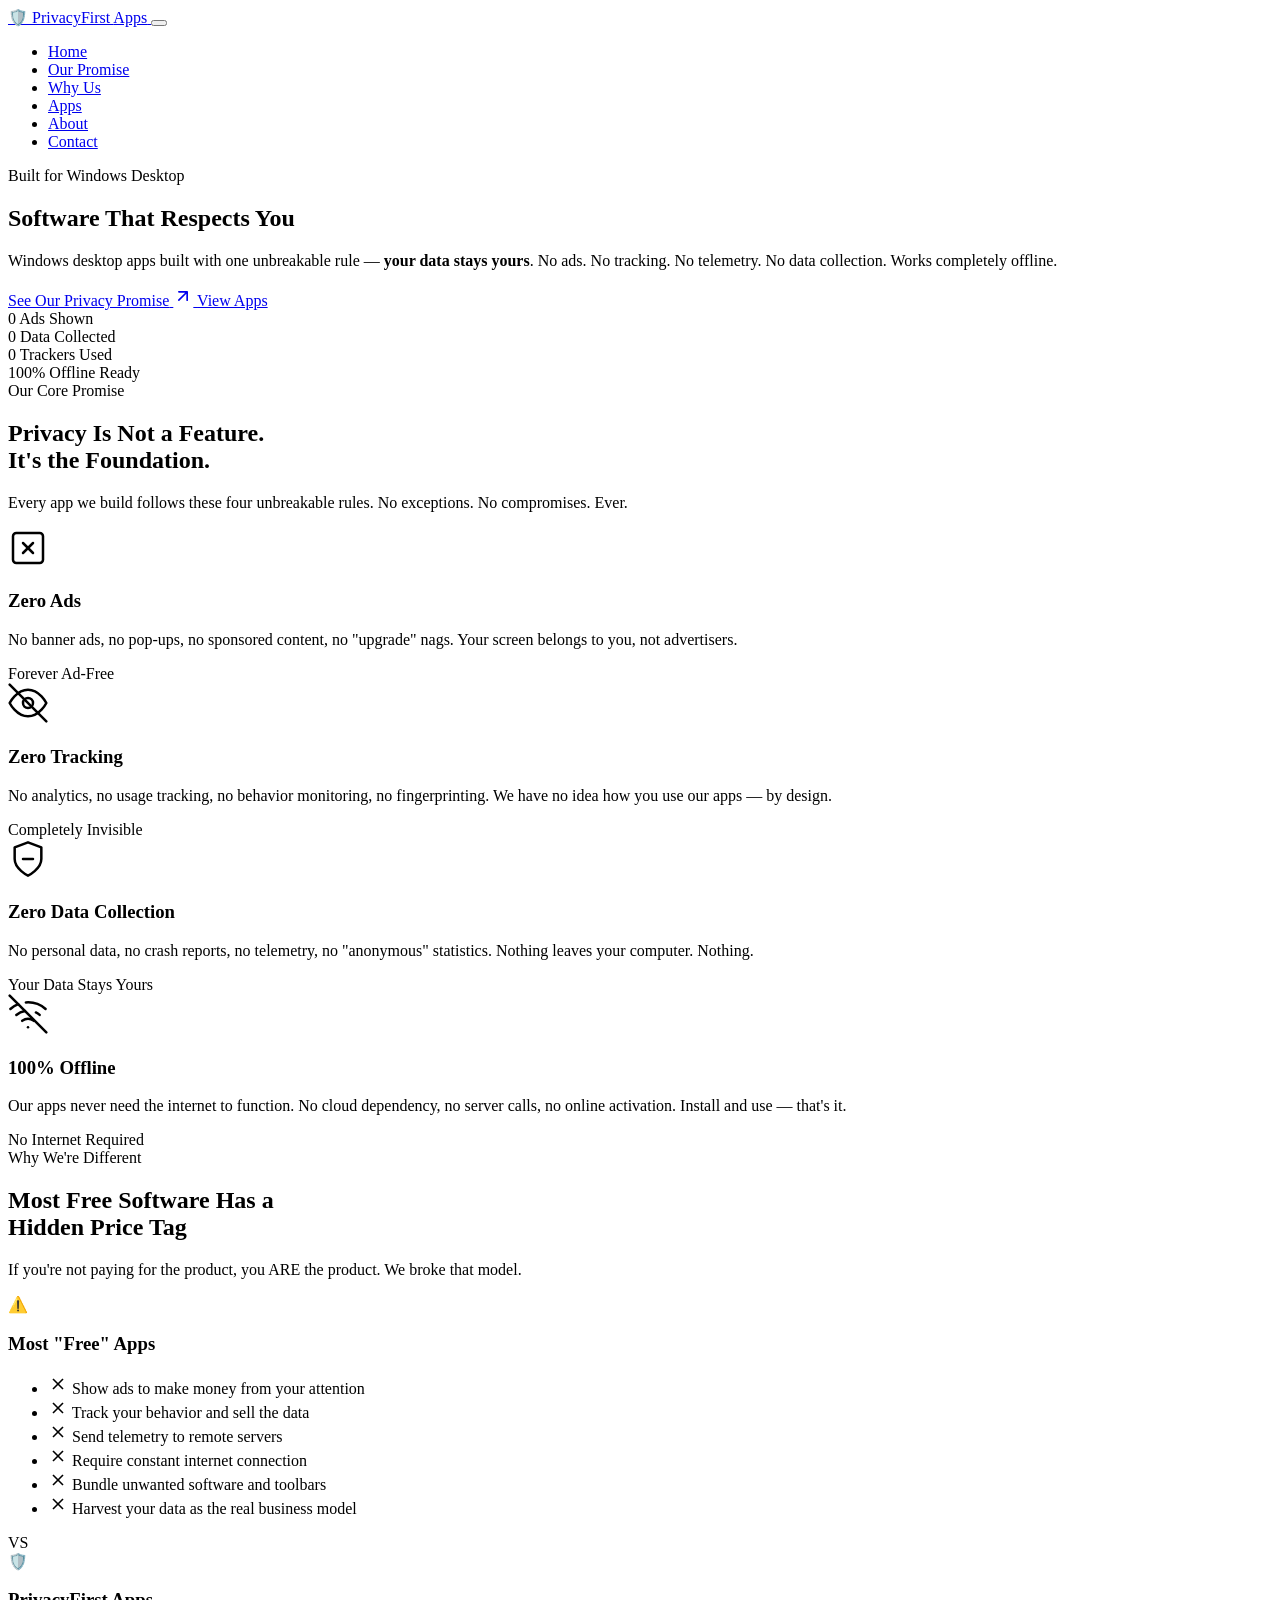
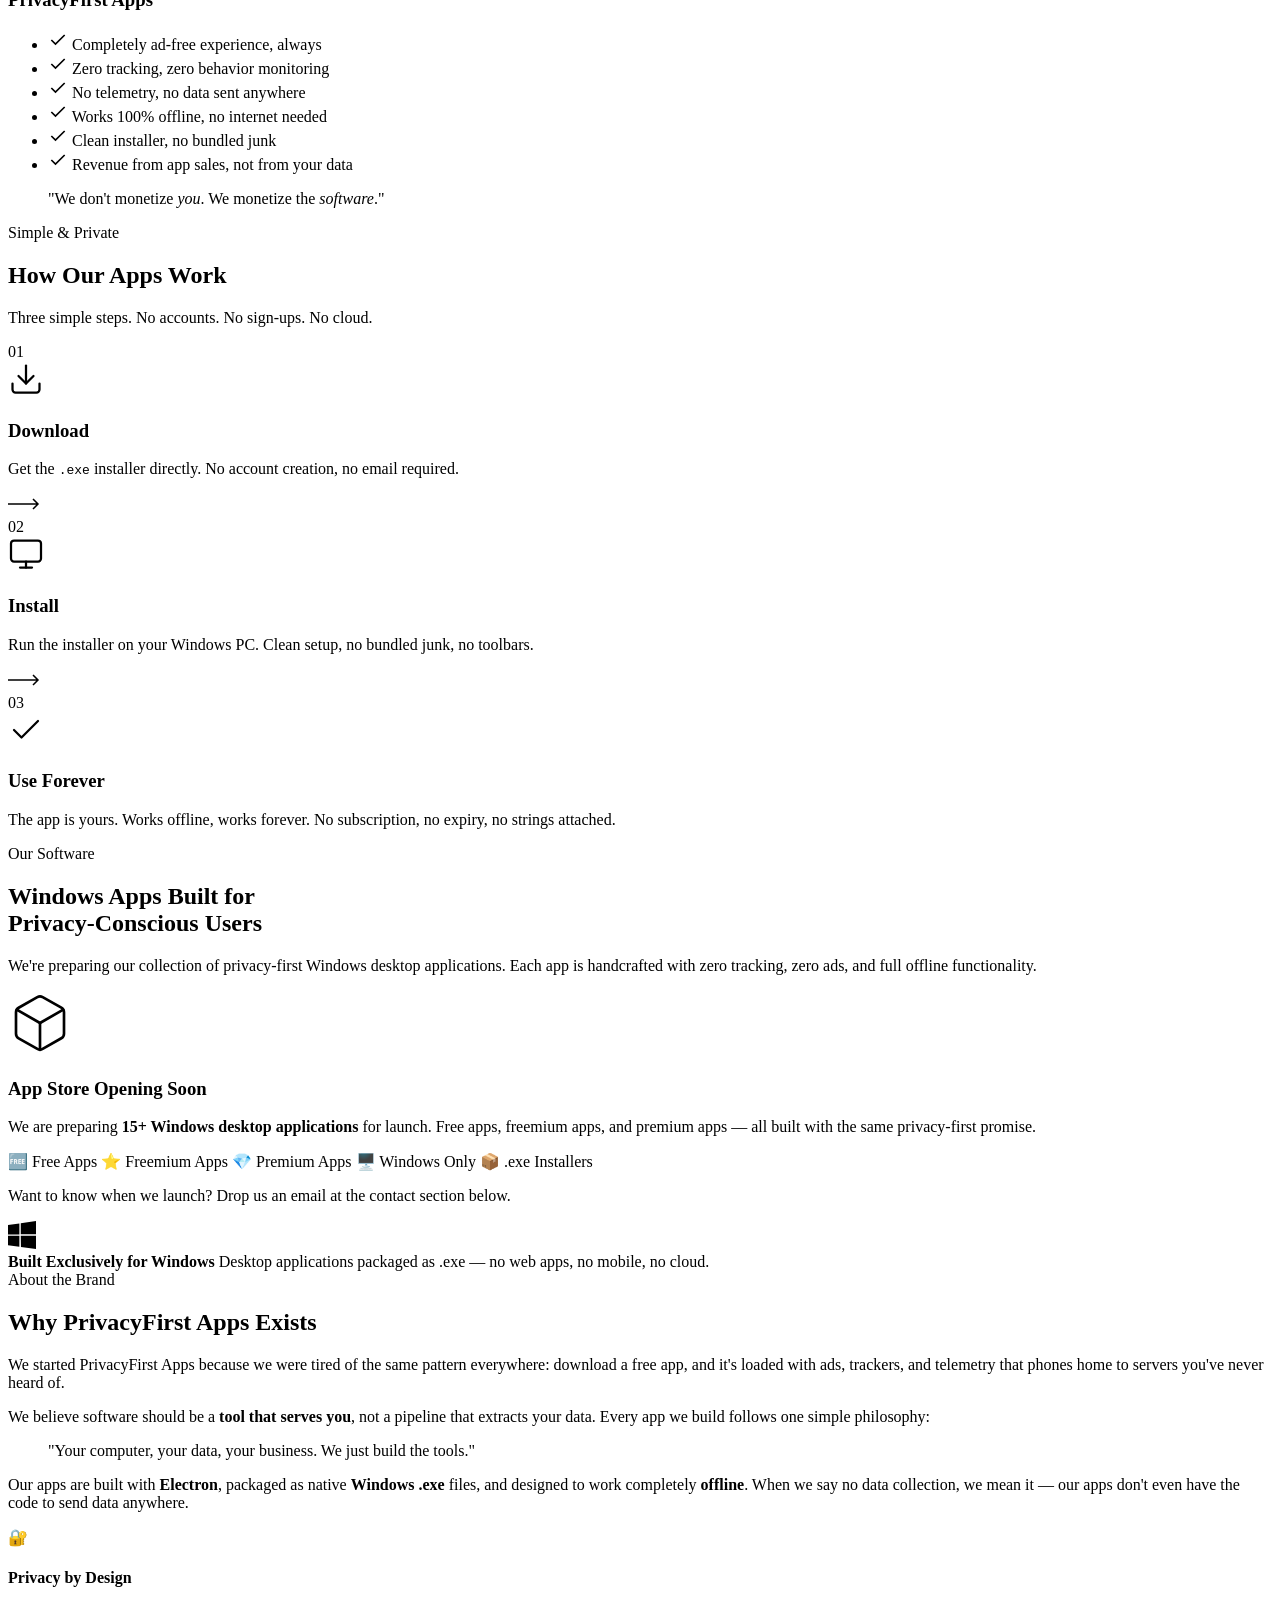
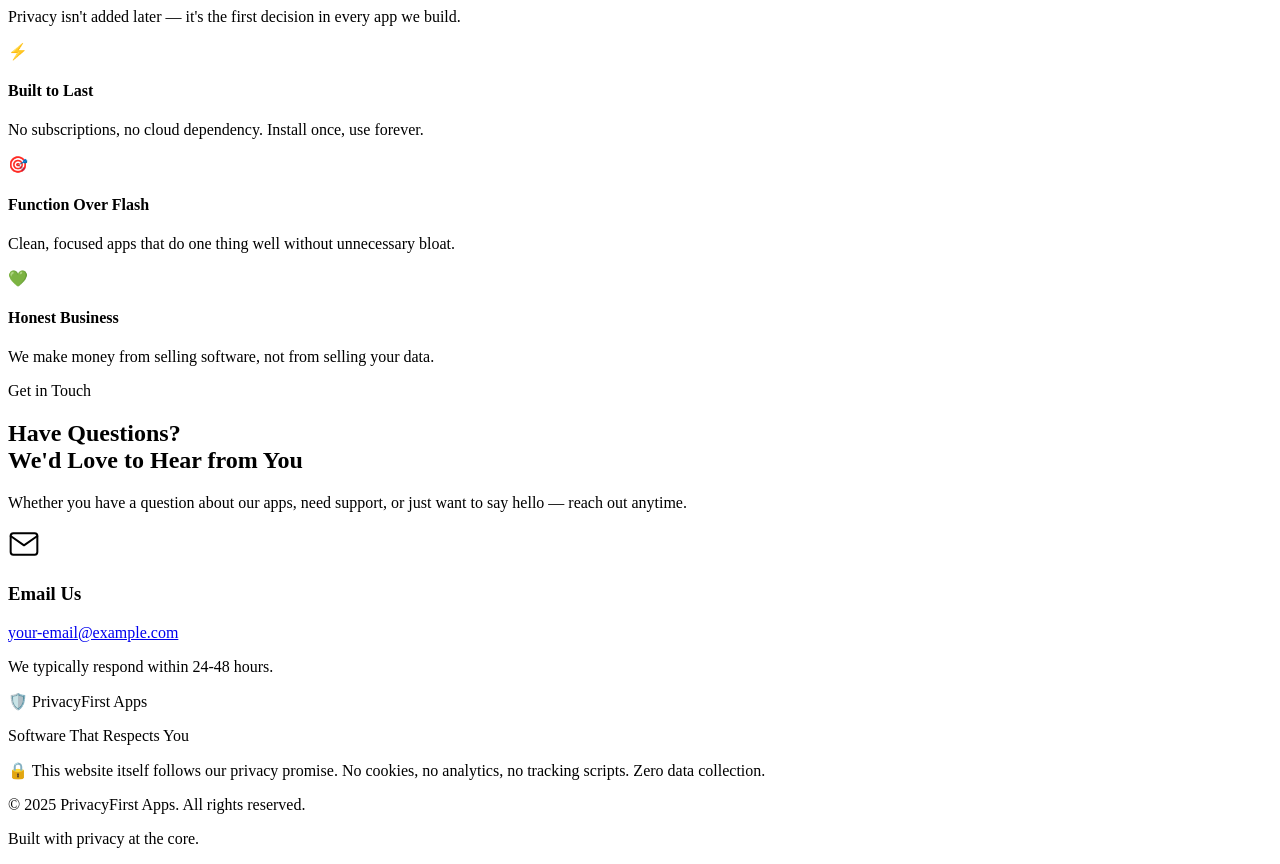
==== index.html @ 76173031 "Create index.html" ====
<!DOCTYPE html>
<html lang="en">
<head>
    <meta charset="UTF-8">
    <meta name="viewport" content="width=device-width, initial-scale=1.0">
    <meta name="description" content="PrivacyFirst Apps — Windows desktop software built with privacy at the core. No ads, no tracking, no telemetry, no data collection. Works completely offline.">
    <meta name="keywords" content="privacy apps, windows software, no tracking, no ads, offline apps, desktop applications, private software, secure apps">
    <meta name="author" content="PrivacyFirst Apps">
    <meta name="robots" content="index, follow">

    <!-- Open Graph tags for link sharing -->
    <meta property="og:title" content="PrivacyFirst Apps — Software That Respects You">
    <meta property="og:description" content="Windows desktop apps with zero ads, zero tracking, zero data collection. Your privacy is not for sale.">
    <meta property="og:type" content="website">
    <meta property="og:url" content="https://yourusername.github.io">
    <meta property="og:image" content="https://yourusername.github.io/assets/images/og-image.png">

    <!-- Twitter Card -->
    <meta name="twitter:card" content="summary_large_image">
    <meta name="twitter:title" content="PrivacyFirst Apps — Software That Respects You">
    <meta name="twitter:description" content="Windows desktop apps with zero ads, zero tracking, zero data collection.">

    <title>PrivacyFirst Apps — Software That Respects You</title>

    <link rel="stylesheet" href="style.css">
    <link rel="icon" href="data:image/svg+xml,<svg xmlns='http://www.w3.org/2000/svg' viewBox='0 0 100 100'><text y='.9em' font-size='90'>🛡️</text></svg>">

    <!-- Google Fonts -->
    <link rel="preconnect" href="https://fonts.googleapis.com">
    <link rel="preconnect" href="https://fonts.gstatic.com" crossorigin>
    <link href="https://fonts.googleapis.com/css2?family=Inter:wght@300;400;500;600;700;800;900&family=JetBrains+Mono:wght@400;500&display=swap" rel="stylesheet">
</head>
<body>

    <!-- ===== NAVIGATION ===== -->
    <nav class="navbar" id="navbar">
        <div class="container nav-container">
            <a href="#" class="nav-brand">
                <span class="brand-icon">🛡️</span>
                <span class="brand-text">PrivacyFirst <span class="brand-accent">Apps</span></span>
            </a>
            <button class="nav-toggle" id="navToggle" aria-label="Toggle menu">
                <span class="hamburger"></span>
            </button>
            <ul class="nav-links" id="navLinks">
                <li><a href="#home" class="nav-link active">Home</a></li>
                <li><a href="#promise" class="nav-link">Our Promise</a></li>
                <li><a href="#why" class="nav-link">Why Us</a></li>
                <li><a href="#apps" class="nav-link">Apps</a></li>
                <li><a href="#about" class="nav-link">About</a></li>
                <li><a href="#contact" class="nav-link">Contact</a></li>
            </ul>
        </div>
    </nav>

    <!-- ===== HERO SECTION ===== -->
    <section class="hero" id="home">
        <div class="hero-bg-effects">
            <div class="hero-glow hero-glow-1"></div>
            <div class="hero-glow hero-glow-2"></div>
            <div class="grid-overlay"></div>
        </div>
        <div class="container hero-container">
            <div class="hero-badge">
                <span class="badge-dot"></span>
                Built for Windows Desktop
            </div>
            <h1 class="hero-title">
                Software That
                <span class="hero-highlight">Respects You</span>
            </h1>
            <p class="hero-subtitle">
                Windows desktop apps built with one unbreakable rule —
                <strong>your data stays yours</strong>. No ads. No tracking.
                No telemetry. No data collection. Works completely offline.
            </p>
            <div class="hero-cta">
                <a href="#promise" class="btn btn-primary">
                    <span>See Our Privacy Promise</span>
                    <svg width="20" height="20" viewBox="0 0 24 24" fill="none" stroke="currentColor" stroke-width="2" stroke-linecap="round" stroke-linejoin="round"><path d="M7 17l9.2-9.2M17 17V7H7"/></svg>
                </a>
                <a href="#apps" class="btn btn-secondary">
                    <span>View Apps</span>
                </a>
            </div>
            <div class="hero-stats">
                <div class="stat">
                    <span class="stat-number" data-target="0">0</span>
                    <span class="stat-label">Ads Shown</span>
                </div>
                <div class="stat-divider"></div>
                <div class="stat">
                    <span class="stat-number" data-target="0">0</span>
                    <span class="stat-label">Data Collected</span>
                </div>
                <div class="stat-divider"></div>
                <div class="stat">
                    <span class="stat-number" data-target="0">0</span>
                    <span class="stat-label">Trackers Used</span>
                </div>
                <div class="stat-divider"></div>
                <div class="stat">
                    <span class="stat-number">100%</span>
                    <span class="stat-label">Offline Ready</span>
                </div>
            </div>
        </div>
        <div class="scroll-indicator">
            <div class="scroll-arrow"></div>
        </div>
    </section>

    <!-- ===== PRIVACY PROMISE SECTION ===== -->
    <section class="promise-section" id="promise">
        <div class="container">
            <div class="section-header">
                <span class="section-tag">Our Core Promise</span>
                <h2 class="section-title">Privacy Is Not a Feature.<br><span class="highlight">It's the Foundation.</span></h2>
                <p class="section-subtitle">Every app we build follows these four unbreakable rules. No exceptions. No compromises. Ever.</p>
            </div>
            <div class="promise-grid">
                <div class="promise-card" data-aos="fade-up">
                    <div class="promise-icon">
                        <svg width="40" height="40" viewBox="0 0 24 24" fill="none" stroke="currentColor" stroke-width="1.5" stroke-linecap="round" stroke-linejoin="round">
                            <rect x="3" y="3" width="18" height="18" rx="2" ry="2"/>
                            <line x1="9" y1="9" x2="15" y2="15"/>
                            <line x1="15" y1="9" x2="9" y2="15"/>
                        </svg>
                    </div>
                    <h3 class="promise-title">Zero Ads</h3>
                    <p class="promise-desc">No banner ads, no pop-ups, no sponsored content, no "upgrade" nags. Your screen belongs to you, not advertisers.</p>
                    <div class="promise-badge">Forever Ad-Free</div>
                </div>
                <div class="promise-card" data-aos="fade-up" data-aos-delay="100">
                    <div class="promise-icon">
                        <svg width="40" height="40" viewBox="0 0 24 24" fill="none" stroke="currentColor" stroke-width="1.5" stroke-linecap="round" stroke-linejoin="round">
                            <path d="M1 12s4-8 11-8 11 8 11 8-4 8-11 8-11-8-11-8z"/>
                            <circle cx="12" cy="12" r="3"/>
                            <line x1="1" y1="1" x2="23" y2="23"/>
                        </svg>
                    </div>
                    <h3 class="promise-title">Zero Tracking</h3>
                    <p class="promise-desc">No analytics, no usage tracking, no behavior monitoring, no fingerprinting. We have no idea how you use our apps — by design.</p>
                    <div class="promise-badge">Completely Invisible</div>
                </div>
                <div class="promise-card" data-aos="fade-up" data-aos-delay="200">
                    <div class="promise-icon">
                        <svg width="40" height="40" viewBox="0 0 24 24" fill="none" stroke="currentColor" stroke-width="1.5" stroke-linecap="round" stroke-linejoin="round">
                            <path d="M12 22s8-4 8-10V5l-8-3-8 3v7c0 6 8 10 8 10z"/>
                            <line x1="9" y1="12" x2="15" y2="12"/>
                        </svg>
                    </div>
                    <h3 class="promise-title">Zero Data Collection</h3>
                    <p class="promise-desc">No personal data, no crash reports, no telemetry, no "anonymous" statistics. Nothing leaves your computer. Nothing.</p>
                    <div class="promise-badge">Your Data Stays Yours</div>
                </div>
                <div class="promise-card" data-aos="fade-up" data-aos-delay="300">
                    <div class="promise-icon">
                        <svg width="40" height="40" viewBox="0 0 24 24" fill="none" stroke="currentColor" stroke-width="1.5" stroke-linecap="round" stroke-linejoin="round">
                            <line x1="1" y1="1" x2="23" y2="23"/>
                            <path d="M16.72 11.06A10.94 10.94 0 0 1 19 12.55"/>
                            <path d="M5 12.55a10.94 10.94 0 0 1 5.17-2.39"/>
                            <path d="M10.71 5.05A16 16 0 0 1 22.56 9"/>
                            <path d="M1.42 9a15.91 15.91 0 0 1 4.7-2.88"/>
                            <path d="M8.53 16.11a6 6 0 0 1 6.95 0"/>
                            <line x1="12" y1="20" x2="12.01" y2="20"/>
                        </svg>
                    </div>
                    <h3 class="promise-title">100% Offline</h3>
                    <p class="promise-desc">Our apps never need the internet to function. No cloud dependency, no server calls, no online activation. Install and use — that's it.</p>
                    <div class="promise-badge">No Internet Required</div>
                </div>
            </div>
        </div>
    </section>

    <!-- ===== WHY DIFFERENT SECTION ===== -->
    <section class="why-section" id="why">
        <div class="container">
            <div class="section-header">
                <span class="section-tag">Why We're Different</span>
                <h2 class="section-title">Most Free Software Has a<br><span class="highlight">Hidden Price Tag</span></h2>
                <p class="section-subtitle">If you're not paying for the product, you ARE the product. We broke that model.</p>
            </div>
            <div class="comparison-wrapper">
                <div class="comparison-card comparison-others">
                    <div class="comparison-header">
                        <span class="comparison-icon">⚠️</span>
                        <h3>Most "Free" Apps</h3>
                    </div>
                    <ul class="comparison-list">
                        <li class="comparison-item negative">
                            <svg width="20" height="20" viewBox="0 0 24 24" fill="none" stroke="currentColor" stroke-width="2"><line x1="18" y1="6" x2="6" y2="18"/><line x1="6" y1="6" x2="18" y2="18"/></svg>
                            Show ads to make money from your attention
                        </li>
                        <li class="comparison-item negative">
                            <svg width="20" height="20" viewBox="0 0 24 24" fill="none" stroke="currentColor" stroke-width="2"><line x1="18" y1="6" x2="6" y2="18"/><line x1="6" y1="6" x2="18" y2="18"/></svg>
                            Track your behavior and sell the data
                        </li>
                        <li class="comparison-item negative">
                            <svg width="20" height="20" viewBox="0 0 24 24" fill="none" stroke="currentColor" stroke-width="2"><line x1="18" y1="6" x2="6" y2="18"/><line x1="6" y1="6" x2="18" y2="18"/></svg>
                            Send telemetry to remote servers
                        </li>
                        <li class="comparison-item negative">
                            <svg width="20" height="20" viewBox="0 0 24 24" fill="none" stroke="currentColor" stroke-width="2"><line x1="18" y1="6" x2="6" y2="18"/><line x1="6" y1="6" x2="18" y2="18"/></svg>
                            Require constant internet connection
                        </li>
                        <li class="comparison-item negative">
                            <svg width="20" height="20" viewBox="0 0 24 24" fill="none" stroke="currentColor" stroke-width="2"><line x1="18" y1="6" x2="6" y2="18"/><line x1="6" y1="6" x2="18" y2="18"/></svg>
                            Bundle unwanted software and toolbars
                        </li>
                        <li class="comparison-item negative">
                            <svg width="20" height="20" viewBox="0 0 24 24" fill="none" stroke="currentColor" stroke-width="2"><line x1="18" y1="6" x2="6" y2="18"/><line x1="6" y1="6" x2="18" y2="18"/></svg>
                            Harvest your data as the real business model
                        </li>
                    </ul>
                </div>
                <div class="comparison-vs">VS</div>
                <div class="comparison-card comparison-us">
                    <div class="comparison-header">
                        <span class="comparison-icon">🛡️</span>
                        <h3>PrivacyFirst Apps</h3>
                    </div>
                    <ul class="comparison-list">
                        <li class="comparison-item positive">
                            <svg width="20" height="20" viewBox="0 0 24 24" fill="none" stroke="currentColor" stroke-width="2"><polyline points="20 6 9 17 4 12"/></svg>
                            Completely ad-free experience, always
                        </li>
                        <li class="comparison-item positive">
                            <svg width="20" height="20" viewBox="0 0 24 24" fill="none" stroke="currentColor" stroke-width="2"><polyline points="20 6 9 17 4 12"/></svg>
                            Zero tracking, zero behavior monitoring
                        </li>
                        <li class="comparison-item positive">
                            <svg width="20" height="20" viewBox="0 0 24 24" fill="none" stroke="currentColor" stroke-width="2"><polyline points="20 6 9 17 4 12"/></svg>
                            No telemetry, no data sent anywhere
                        </li>
                        <li class="comparison-item positive">
                            <svg width="20" height="20" viewBox="0 0 24 24" fill="none" stroke="currentColor" stroke-width="2"><polyline points="20 6 9 17 4 12"/></svg>
                            Works 100% offline, no internet needed
                        </li>
                        <li class="comparison-item positive">
                            <svg width="20" height="20" viewBox="0 0 24 24" fill="none" stroke="currentColor" stroke-width="2"><polyline points="20 6 9 17 4 12"/></svg>
                            Clean installer, no bundled junk
                        </li>
                        <li class="comparison-item positive">
                            <svg width="20" height="20" viewBox="0 0 24 24" fill="none" stroke="currentColor" stroke-width="2"><polyline points="20 6 9 17 4 12"/></svg>
                            Revenue from app sales, not from your data
                        </li>
                    </ul>
                </div>
            </div>
            <div class="why-bottom-quote">
                <blockquote>
                    "We don't monetize <em>you</em>. We monetize the <em>software</em>."
                </blockquote>
            </div>
        </div>
    </section>

    <!-- ===== HOW IT WORKS SECTION ===== -->
    <section class="how-section">
        <div class="container">
            <div class="section-header">
                <span class="section-tag">Simple & Private</span>
                <h2 class="section-title">How Our Apps Work</h2>
                <p class="section-subtitle">Three simple steps. No accounts. No sign-ups. No cloud.</p>
            </div>
            <div class="steps-grid">
                <div class="step-card">
                    <div class="step-number">01</div>
                    <div class="step-icon">
                        <svg width="36" height="36" viewBox="0 0 24 24" fill="none" stroke="currentColor" stroke-width="1.5" stroke-linecap="round" stroke-linejoin="round"><path d="M21 15v4a2 2 0 0 1-2 2H5a2 2 0 0 1-2-2v-4"/><polyline points="7 10 12 15 17 10"/><line x1="12" y1="15" x2="12" y2="3"/></svg>
                    </div>
                    <h3>Download</h3>
                    <p>Get the <code>.exe</code> installer directly. No account creation, no email required.</p>
                </div>
                <div class="step-connector">
                    <svg width="40" height="20" viewBox="0 0 40 20"><path d="M0 10 L30 10 M25 5 L30 10 L25 15" fill="none" stroke="currentColor" stroke-width="1.5"/></svg>
                </div>
                <div class="step-card">
                    <div class="step-number">02</div>
                    <div class="step-icon">
                        <svg width="36" height="36" viewBox="0 0 24 24" fill="none" stroke="currentColor" stroke-width="1.5" stroke-linecap="round" stroke-linejoin="round"><rect x="2" y="3" width="20" height="14" rx="2" ry="2"/><line x1="8" y1="21" x2="16" y2="21"/><line x1="12" y1="17" x2="12" y2="21"/></svg>
                    </div>
                    <h3>Install</h3>
                    <p>Run the installer on your Windows PC. Clean setup, no bundled junk, no toolbars.</p>
                </div>
                <div class="step-connector">
                    <svg width="40" height="20" viewBox="0 0 40 20"><path d="M0 10 L30 10 M25 5 L30 10 L25 15" fill="none" stroke="currentColor" stroke-width="1.5"/></svg>
                </div>
                <div class="step-card">
                    <div class="step-number">03</div>
                    <div class="step-icon">
                        <svg width="36" height="36" viewBox="0 0 24 24" fill="none" stroke="currentColor" stroke-width="1.5" stroke-linecap="round" stroke-linejoin="round"><polyline points="20 6 9 17 4 12"/></svg>
                    </div>
                    <h3>Use Forever</h3>
                    <p>The app is yours. Works offline, works forever. No subscription, no expiry, no strings attached.</p>
                </div>
            </div>
        </div>
    </section>

    <!-- ===== APPS SECTION ===== -->
    <section class="apps-section" id="apps">
        <div class="container">
            <div class="section-header">
                <span class="section-tag">Our Software</span>
                <h2 class="section-title">Windows Apps Built for<br><span class="highlight">Privacy-Conscious Users</span></h2>
                <p class="section-subtitle">We're preparing our collection of privacy-first Windows desktop applications. Each app is handcrafted with zero tracking, zero ads, and full offline functionality.</p>
            </div>
            <div class="apps-coming-soon">
                <div class="coming-soon-card">
                    <div class="coming-soon-icon">
                        <svg width="64" height="64" viewBox="0 0 24 24" fill="none" stroke="currentColor" stroke-width="1" stroke-linecap="round" stroke-linejoin="round">
                            <path d="M21 16V8a2 2 0 0 0-1-1.73l-7-4a2 2 0 0 0-2 0l-7 4A2 2 0 0 0 3 8v8a2 2 0 0 0 1 1.73l7 4a2 2 0 0 0 2 0l7-4A2 2 0 0 0 21 16z"/>
                            <polyline points="3.27 6.96 12 12.01 20.73 6.96"/>
                            <line x1="12" y1="22.08" x2="12" y2="12"/>
                        </svg>
                    </div>
                    <h3 class="coming-soon-title">App Store Opening Soon</h3>
                    <p class="coming-soon-text">We are preparing <strong>15+ Windows desktop applications</strong> for launch. Free apps, freemium apps, and premium apps — all built with the same privacy-first promise.</p>
                    <div class="coming-soon-features">
                        <span class="feature-chip">🆓 Free Apps</span>
                        <span class="feature-chip">⭐ Freemium Apps</span>
                        <span class="feature-chip">💎 Premium Apps</span>
                        <span class="feature-chip">🖥️ Windows Only</span>
                        <span class="feature-chip">📦 .exe Installers</span>
                    </div>
                    <div class="coming-soon-notify">
                        <p>Want to know when we launch? Drop us an email at the contact section below.</p>
                    </div>
                </div>
            </div>
            <div class="windows-badge-section">
                <div class="windows-badge">
                    <svg width="28" height="28" viewBox="0 0 24 24" fill="currentColor">
                        <path d="M0 3.449L9.75 2.1v9.451H0m10.949-9.602L24 0v11.4H10.949M0 12.6h9.75v9.451L0 20.699M10.949 12.6H24V24l-12.9-1.801"/>
                    </svg>
                    <div>
                        <strong>Built Exclusively for Windows</strong>
                        <span>Desktop applications packaged as .exe — no web apps, no mobile, no cloud.</span>
                    </div>
                </div>
            </div>
        </div>
    </section>

    <!-- ===== ABOUT SECTION ===== -->
    <section class="about-section" id="about">
        <div class="container">
            <div class="about-grid">
                <div class="about-content">
                    <span class="section-tag">About the Brand</span>
                    <h2 class="section-title">Why PrivacyFirst Apps Exists</h2>
                    <p>We started PrivacyFirst Apps because we were tired of the same pattern everywhere: download a free app, and it's loaded with ads, trackers, and telemetry that phones home to servers you've never heard of.</p>
                    <p>We believe software should be a <strong>tool that serves you</strong>, not a pipeline that extracts your data. Every app we build follows one simple philosophy:</p>
                    <blockquote class="about-quote">
                        "Your computer, your data, your business. We just build the tools."
                    </blockquote>
                    <p>Our apps are built with <strong>Electron</strong>, packaged as native <strong>Windows .exe</strong> files, and designed to work completely <strong>offline</strong>. When we say no data collection, we mean it — our apps don't even have the code to send data anywhere.</p>
                </div>
                <div class="about-values">
                    <div class="value-card">
                        <div class="value-icon">🔐</div>
                        <h4>Privacy by Design</h4>
                        <p>Privacy isn't added later — it's the first decision in every app we build.</p>
                    </div>
                    <div class="value-card">
                        <div class="value-icon">⚡</div>
                        <h4>Built to Last</h4>
                        <p>No subscriptions, no cloud dependency. Install once, use forever.</p>
                    </div>
                    <div class="value-card">
                        <div class="value-icon">🎯</div>
                        <h4>Function Over Flash</h4>
                        <p>Clean, focused apps that do one thing well without unnecessary bloat.</p>
                    </div>
                    <div class="value-card">
                        <div class="value-icon">💚</div>
                        <h4>Honest Business</h4>
                        <p>We make money from selling software, not from selling your data.</p>
                    </div>
                </div>
            </div>
        </div>
    </section>

    <!-- ===== CONTACT SECTION ===== -->
    <section class="contact-section" id="contact">
        <div class="container">
            <div class="section-header">
                <span class="section-tag">Get in Touch</span>
                <h2 class="section-title">Have Questions?<br><span class="highlight">We'd Love to Hear from You</span></h2>
                <p class="section-subtitle">Whether you have a question about our apps, need support, or just want to say hello — reach out anytime.</p>
            </div>
            <div class="contact-card">
                <div class="contact-method">
                    <div class="contact-icon">
                        <svg width="32" height="32" viewBox="0 0 24 24" fill="none" stroke="currentColor" stroke-width="1.5" stroke-linecap="round" stroke-linejoin="round">
                            <path d="M4 4h16c1.1 0 2 .9 2 2v12c0 1.1-.9 2-2 2H4c-1.1 0-2-.9-2-2V6c0-1.1.9-2 2-2z"/>
                            <polyline points="22,6 12,13 2,6"/>
                        </svg>
                    </div>
                    <h3>Email Us</h3>
                    <a href="mailto:your-email@example.com" class="contact-email">your-email@example.com</a>
                    <p>We typically respond within 24-48 hours.</p>
                </div>
            </div>
        </div>
    </section>

    <!-- ===== FOOTER ===== -->
    <footer class="footer">
        <div class="container">
            <div class="footer-content">
                <div class="footer-brand">
                    <span class="brand-icon">🛡️</span>
                    <span class="brand-text">PrivacyFirst <span class="brand-accent">Apps</span></span>
                </div>
                <p class="footer-tagline">Software That Respects You</p>
                <div class="footer-privacy-note">
                    <p>🔒 This website itself follows our privacy promise. No cookies, no analytics, no tracking scripts. Zero data collection.</p>
                </div>
            </div>
            <div class="footer-bottom">
                <p>&copy; 2025 PrivacyFirst Apps. All rights reserved.</p>
                <p>Built with privacy at the core.</p>
            </div>
        </div>
    </footer>

    <script src="script.js"></script>
</body>
</html>
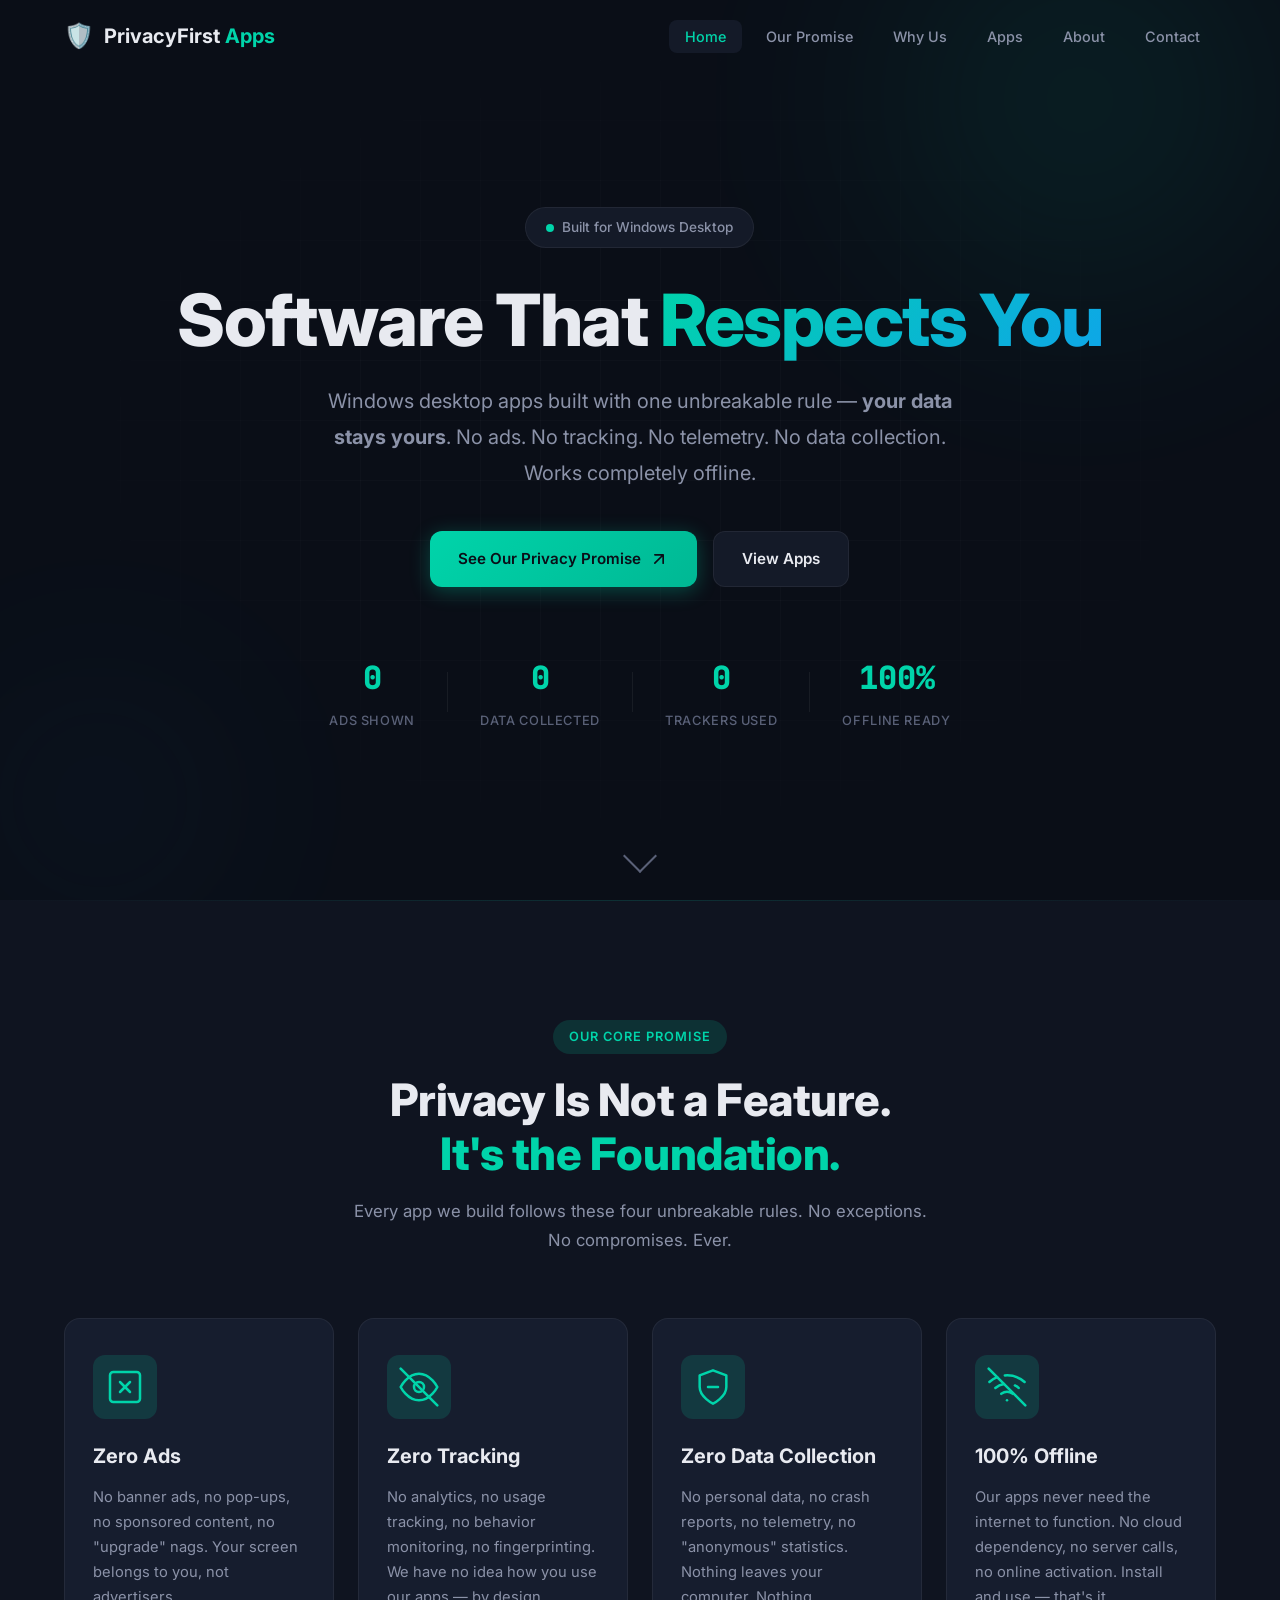
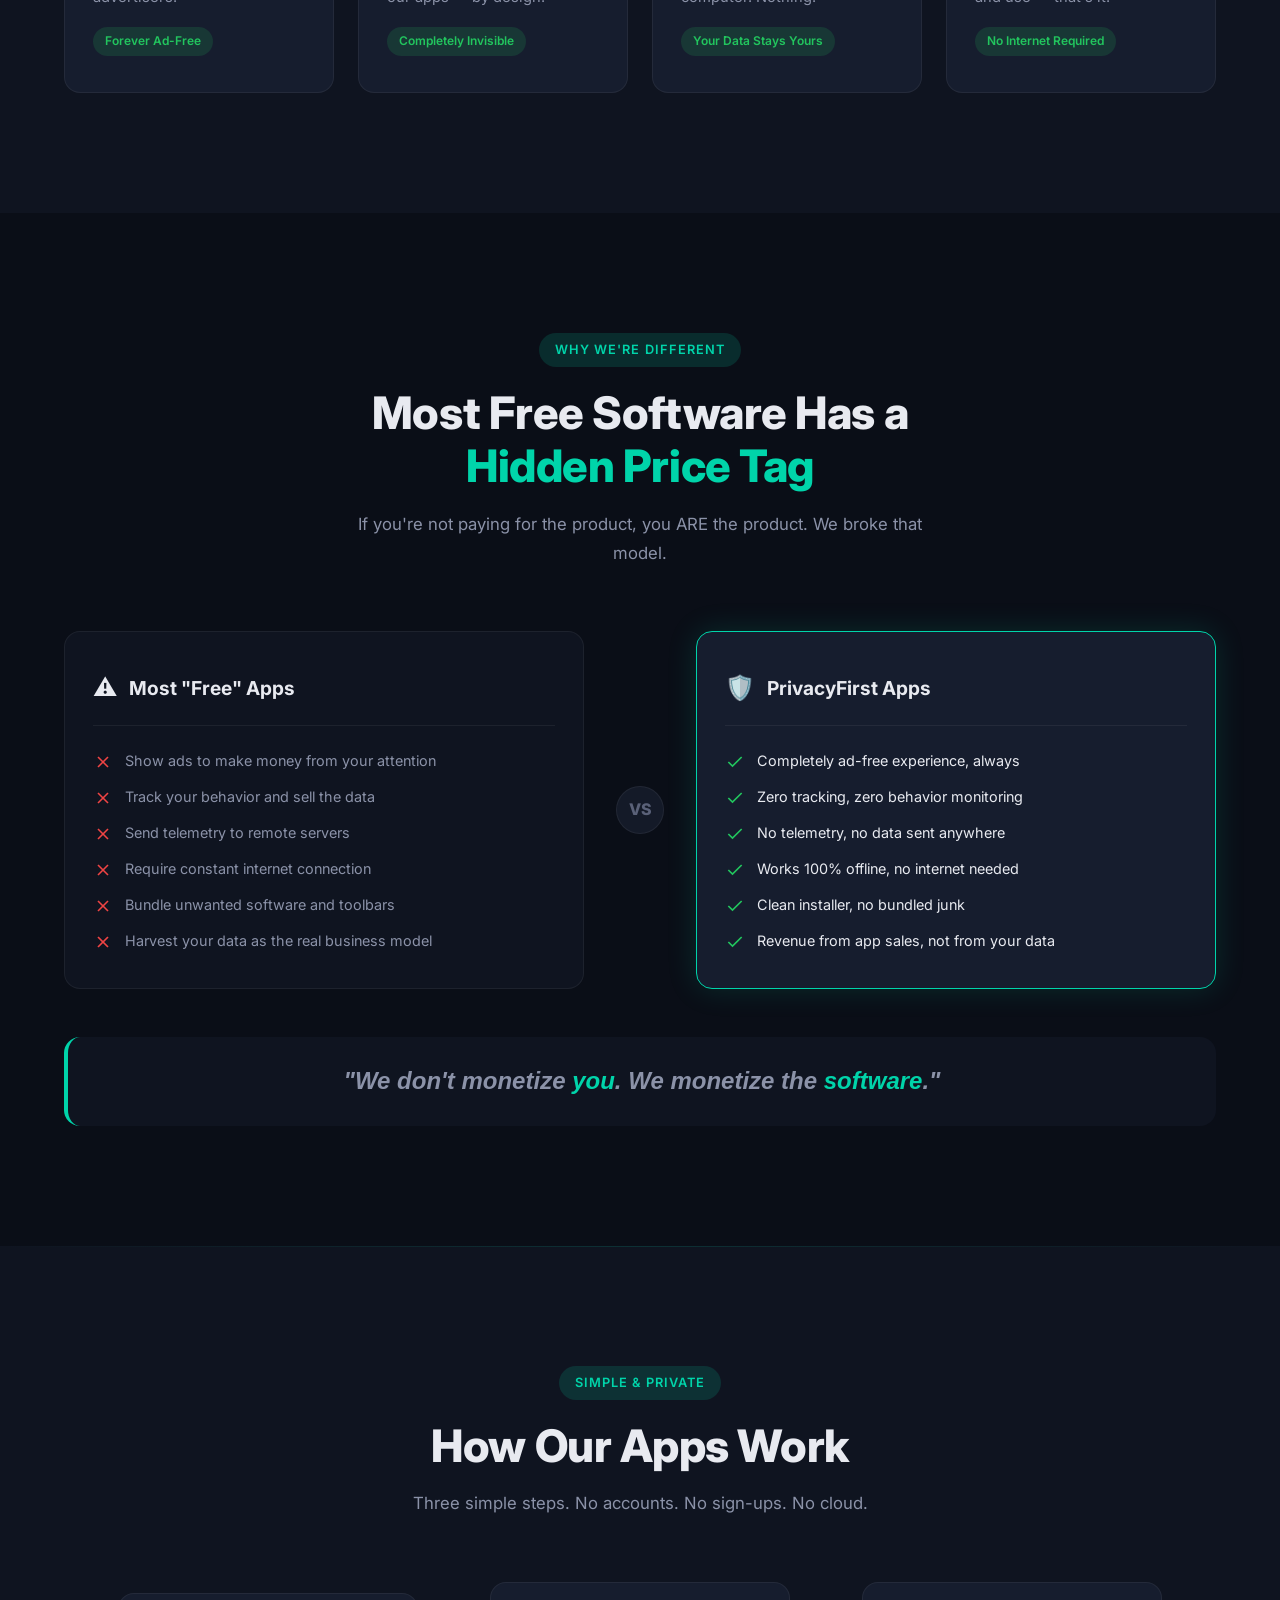
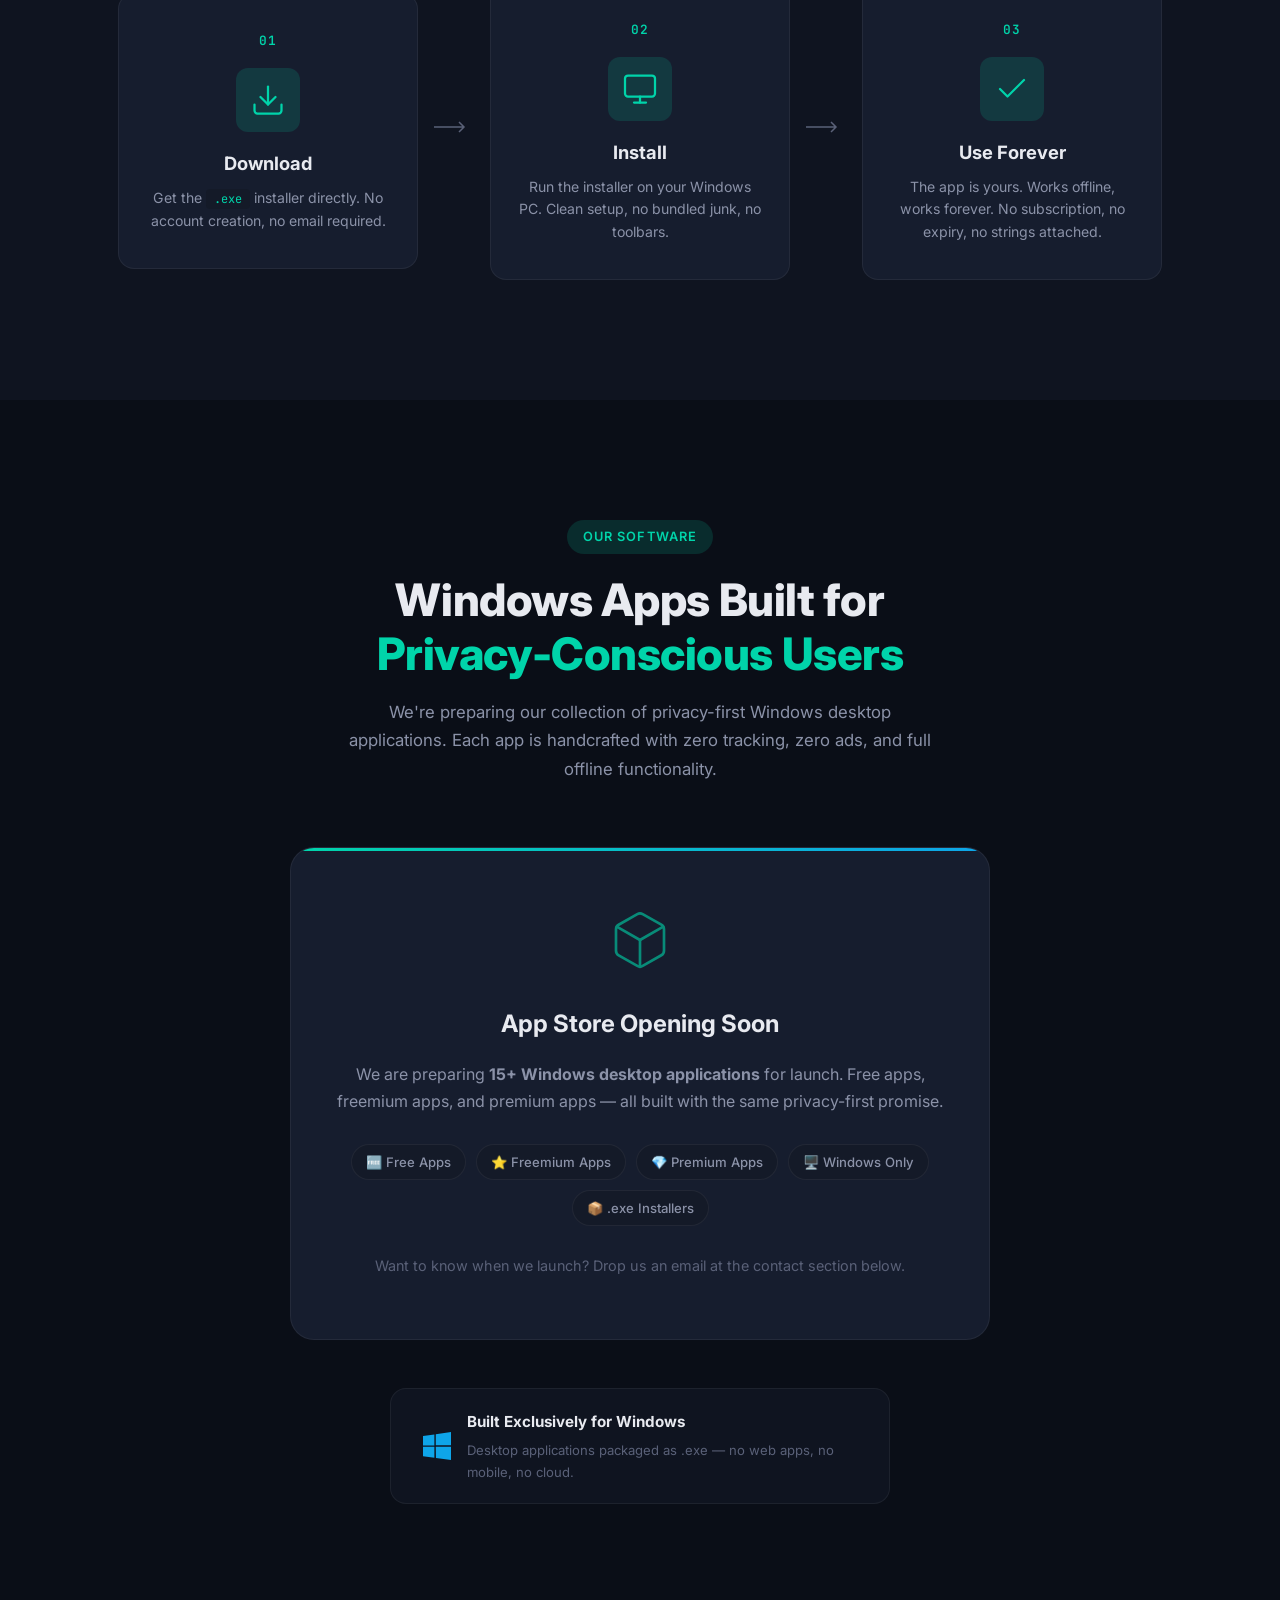
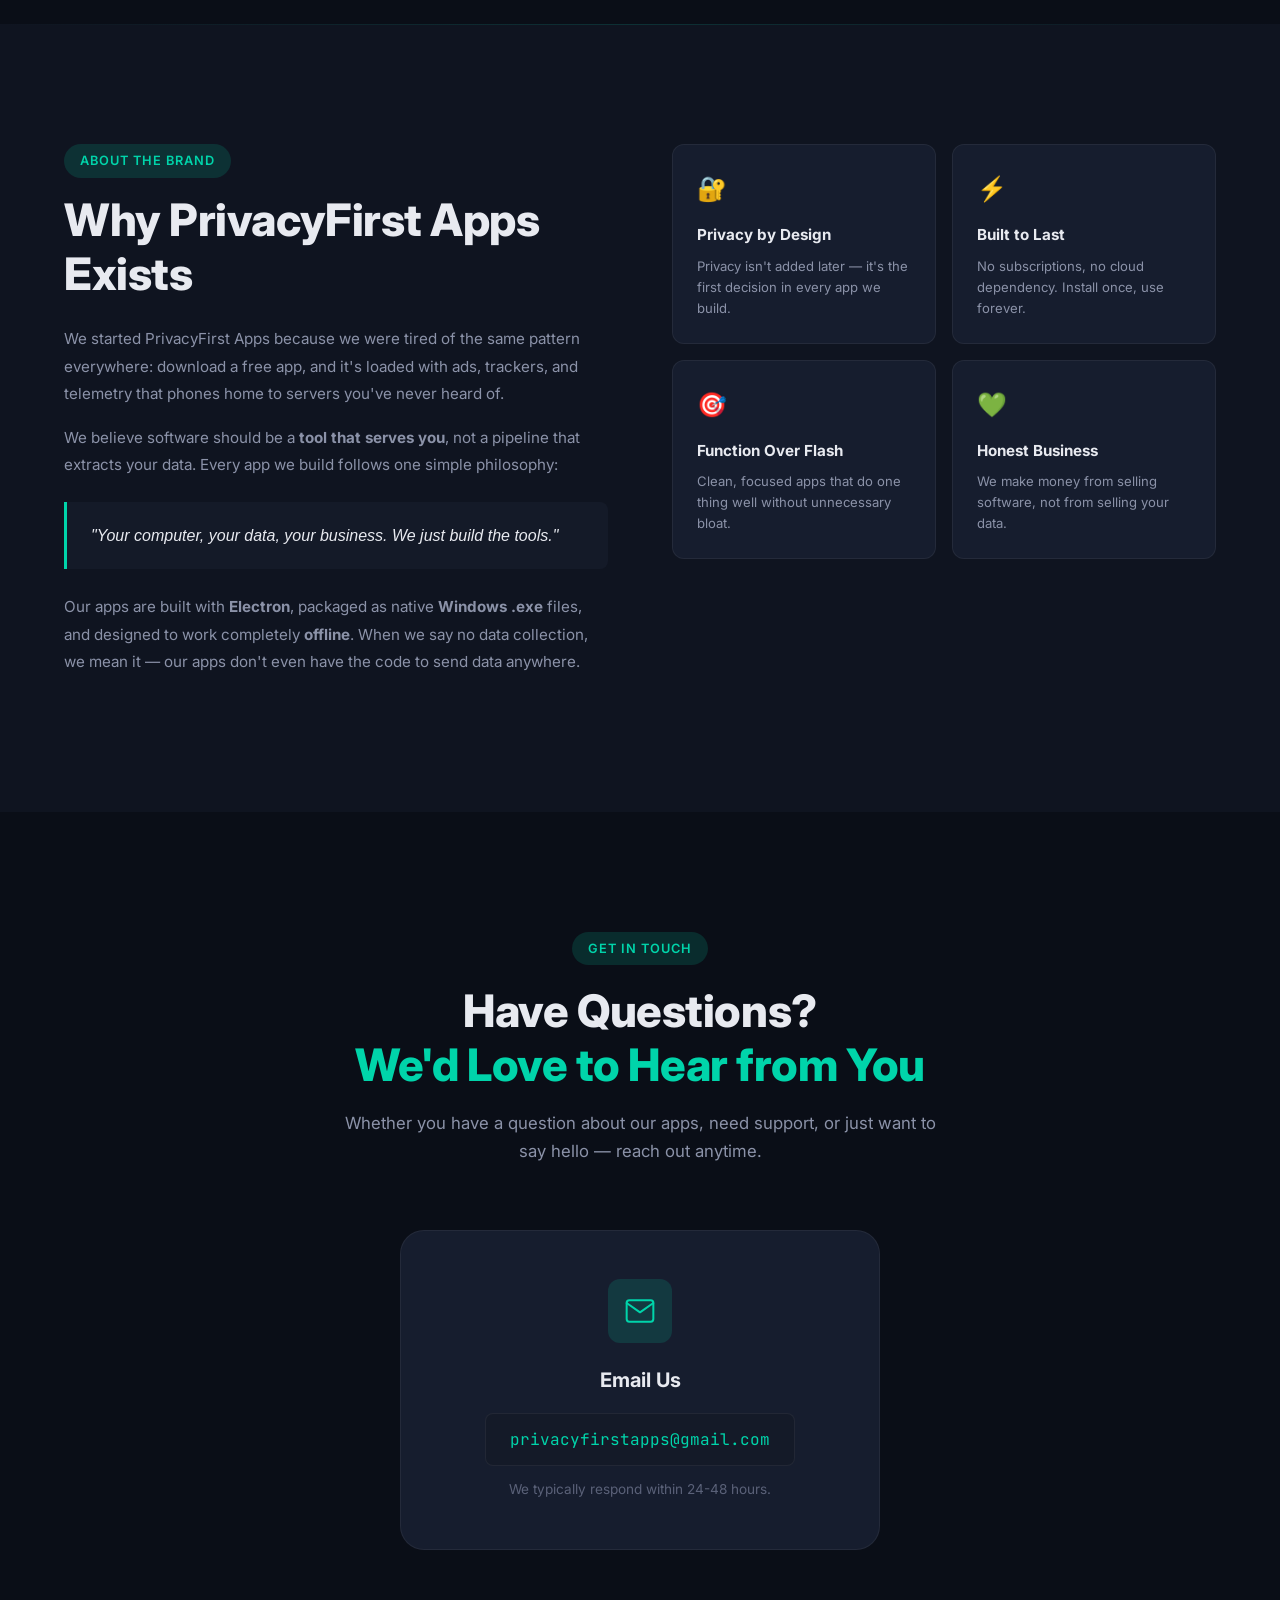
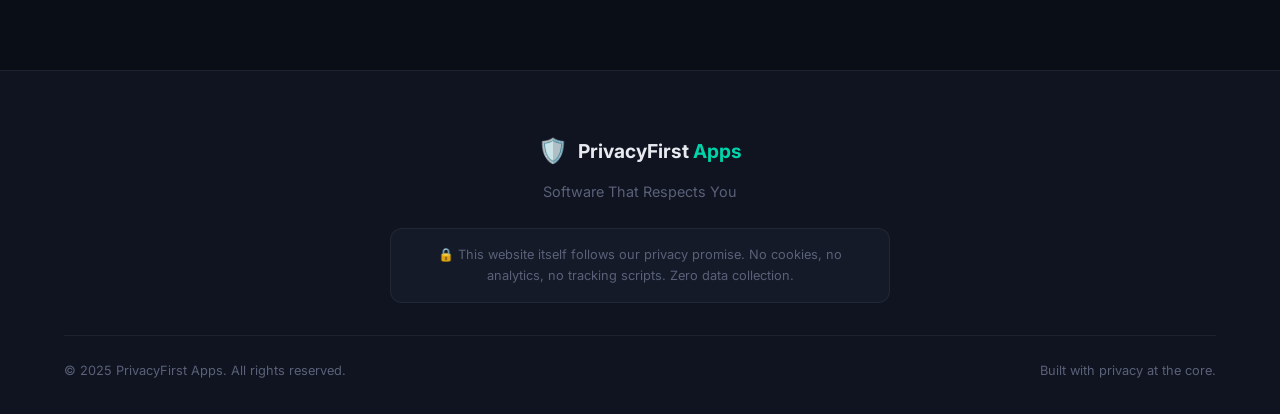
==== commit 3b062b4a: "Update index.html" ====
--- a/index.html
+++ b/index.html
@@ -12,8 +12,8 @@
     <meta property="og:title" content="PrivacyFirst Apps — Software That Respects You">
     <meta property="og:description" content="Windows desktop apps with zero ads, zero tracking, zero data collection. Your privacy is not for sale.">
     <meta property="og:type" content="website">
-    <meta property="og:url" content="https://yourusername.github.io">
-    <meta property="og:image" content="https://yourusername.github.io/assets/images/og-image.png">
+    <meta property="og:url" content="https://privacyfirst-apps.github.io/">
+    <meta property="og:image" content="https://privacyfirst-apps.github.io//assets/images/og-image.png">
 
     <!-- Twitter Card -->
     <meta name="twitter:card" content="summary_large_image">
@@ -402,7 +402,7 @@
                         </svg>
                     </div>
                     <h3>Email Us</h3>
-                    <a href="mailto:your-email@example.com" class="contact-email">your-email@example.com</a>
+                    <a href="mailto:privacyfirstapps@gmail.com" class="contact-email">privacyfirstapps@gmail.com</a>
                     <p>We typically respond within 24-48 hours.</p>
                 </div>
             </div>
--- a/style.css
+++ b/style.css
@@ -0,0 +1,1268 @@
+/* ============================
+   CSS VARIABLES & RESET
+   ============================ */
+:root {
+    --bg-primary: #0a0e17;
+    --bg-secondary: #0f1420;
+    --bg-tertiary: #141a28;
+    --bg-card: #161d2e;
+    --bg-card-hover: #1a2236;
+
+    --text-primary: #e8eaf0;
+    --text-secondary: #8b92a8;
+    --text-muted: #5a6178;
+
+    --accent-primary: #00d4aa;
+    --accent-primary-dim: rgba(0, 212, 170, 0.15);
+    --accent-primary-glow: rgba(0, 212, 170, 0.3);
+    --accent-secondary: #0ea5e9;
+    --accent-secondary-dim: rgba(14, 165, 233, 0.15);
+
+    --danger: #ef4444;
+    --danger-dim: rgba(239, 68, 68, 0.15);
+
+    --success: #22c55e;
+    --success-dim: rgba(34, 197, 94, 0.15);
+
+    --border: rgba(255, 255, 255, 0.06);
+    --border-hover: rgba(255, 255, 255, 0.12);
+
+    --radius-sm: 8px;
+    --radius-md: 12px;
+    --radius-lg: 16px;
+    --radius-xl: 24px;
+
+    --font-main: 'Inter', -apple-system, BlinkMacSystemFont, sans-serif;
+    --font-mono: 'JetBrains Mono', monospace;
+
+    --shadow-sm: 0 2px 8px rgba(0, 0, 0, 0.3);
+    --shadow-md: 0 4px 16px rgba(0, 0, 0, 0.4);
+    --shadow-lg: 0 8px 32px rgba(0, 0, 0, 0.5);
+    --shadow-glow: 0 0 30px rgba(0, 212, 170, 0.15);
+
+    --transition-fast: 0.2s ease;
+    --transition-medium: 0.3s ease;
+    --transition-slow: 0.5s ease;
+}
+
+*,
+*::before,
+*::after {
+    margin: 0;
+    padding: 0;
+    box-sizing: border-box;
+}
+
+html {
+    scroll-behavior: smooth;
+    scroll-padding-top: 80px;
+}
+
+body {
+    font-family: var(--font-main);
+    background-color: var(--bg-primary);
+    color: var(--text-primary);
+    line-height: 1.7;
+    overflow-x: hidden;
+    -webkit-font-smoothing: antialiased;
+    -moz-osx-font-smoothing: grayscale;
+}
+
+.container {
+    max-width: 1200px;
+    margin: 0 auto;
+    padding: 0 24px;
+}
+
+a {
+    text-decoration: none;
+    color: inherit;
+    transition: color var(--transition-fast);
+}
+
+img {
+    max-width: 100%;
+    display: block;
+}
+
+code {
+    font-family: var(--font-mono);
+    background: var(--bg-tertiary);
+    padding: 2px 8px;
+    border-radius: 4px;
+    font-size: 0.85em;
+    color: var(--accent-primary);
+}
+
+/* ============================
+   NAVIGATION
+   ============================ */
+.navbar {
+    position: fixed;
+    top: 0;
+    left: 0;
+    right: 0;
+    z-index: 1000;
+    padding: 16px 0;
+    transition: all var(--transition-medium);
+    background: transparent;
+}
+
+.navbar.scrolled {
+    background: rgba(10, 14, 23, 0.9);
+    backdrop-filter: blur(20px);
+    -webkit-backdrop-filter: blur(20px);
+    border-bottom: 1px solid var(--border);
+    padding: 12px 0;
+}
+
+.nav-container {
+    display: flex;
+    align-items: center;
+    justify-content: space-between;
+}
+
+.nav-brand {
+    display: flex;
+    align-items: center;
+    gap: 10px;
+    font-weight: 700;
+    font-size: 1.25rem;
+    z-index: 1001;
+}
+
+.brand-icon {
+    font-size: 1.5rem;
+}
+
+.brand-accent {
+    color: var(--accent-primary);
+}
+
+.nav-links {
+    display: flex;
+    list-style: none;
+    gap: 8px;
+}
+
+.nav-link {
+    padding: 8px 16px;
+    border-radius: var(--radius-sm);
+    font-size: 0.9rem;
+    font-weight: 500;
+    color: var(--text-secondary);
+    transition: all var(--transition-fast);
+    position: relative;
+}
+
+.nav-link:hover,
+.nav-link.active {
+    color: var(--text-primary);
+    background: var(--bg-tertiary);
+}
+
+.nav-link.active {
+    color: var(--accent-primary);
+}
+
+.nav-toggle {
+    display: none;
+    background: none;
+    border: none;
+    cursor: pointer;
+    padding: 8px;
+    z-index: 1001;
+}
+
+.hamburger {
+    display: block;
+    width: 24px;
+    height: 2px;
+    background: var(--text-primary);
+    position: relative;
+    transition: all var(--transition-fast);
+}
+
+.hamburger::before,
+.hamburger::after {
+    content: '';
+    position: absolute;
+    width: 24px;
+    height: 2px;
+    background: var(--text-primary);
+    transition: all var(--transition-fast);
+}
+
+.hamburger::before { top: -7px; }
+.hamburger::after { top: 7px; }
+
+.nav-toggle.active .hamburger {
+    background: transparent;
+}
+
+.nav-toggle.active .hamburger::before {
+    top: 0;
+    transform: rotate(45deg);
+}
+
+.nav-toggle.active .hamburger::after {
+    top: 0;
+    transform: rotate(-45deg);
+}
+
+/* ============================
+   HERO SECTION
+   ============================ */
+.hero {
+    min-height: 100vh;
+    display: flex;
+    align-items: center;
+    justify-content: center;
+    position: relative;
+    overflow: hidden;
+    padding: 120px 0 80px;
+}
+
+.hero-bg-effects {
+    position: absolute;
+    inset: 0;
+    pointer-events: none;
+}
+
+.hero-glow {
+    position: absolute;
+    border-radius: 50%;
+    filter: blur(100px);
+    opacity: 0.4;
+}
+
+.hero-glow-1 {
+    width: 600px;
+    height: 600px;
+    background: radial-gradient(circle, var(--accent-primary-glow), transparent 70%);
+    top: -200px;
+    right: -100px;
+    animation: float 8s ease-in-out infinite;
+}
+
+.hero-glow-2 {
+    width: 400px;
+    height: 400px;
+    background: radial-gradient(circle, var(--accent-secondary-dim), transparent 70%);
+    bottom: -100px;
+    left: -100px;
+    animation: float 10s ease-in-out infinite reverse;
+}
+
+.grid-overlay {
+    position: absolute;
+    inset: 0;
+    background-image:
+        linear-gradient(rgba(255, 255, 255, 0.02) 1px, transparent 1px),
+        linear-gradient(90deg, rgba(255, 255, 255, 0.02) 1px, transparent 1px);
+    background-size: 60px 60px;
+    mask-image: radial-gradient(ellipse at center, black 30%, transparent 70%);
+    -webkit-mask-image: radial-gradient(ellipse at center, black 30%, transparent 70%);
+}
+
+@keyframes float {
+    0%, 100% { transform: translate(0, 0); }
+    50% { transform: translate(30px, -30px); }
+}
+
+.hero-container {
+    text-align: center;
+    position: relative;
+    z-index: 1;
+}
+
+.hero-badge {
+    display: inline-flex;
+    align-items: center;
+    gap: 8px;
+    padding: 8px 20px;
+    background: var(--bg-tertiary);
+    border: 1px solid var(--border);
+    border-radius: 50px;
+    font-size: 0.85rem;
+    font-weight: 500;
+    color: var(--text-secondary);
+    margin-bottom: 32px;
+    animation: fadeInUp 0.6s ease forwards;
+}
+
+.badge-dot {
+    width: 8px;
+    height: 8px;
+    background: var(--accent-primary);
+    border-radius: 50%;
+    display: inline-block;
+    animation: pulse 2s ease-in-out infinite;
+}
+
+@keyframes pulse {
+    0%, 100% { opacity: 1; transform: scale(1); }
+    50% { opacity: 0.5; transform: scale(1.2); }
+}
+
+.hero-title {
+    font-size: clamp(2.5rem, 6vw, 4.5rem);
+    font-weight: 800;
+    line-height: 1.1;
+    margin-bottom: 24px;
+    letter-spacing: -0.02em;
+    animation: fadeInUp 0.6s ease 0.1s forwards;
+    opacity: 0;
+}
+
+.hero-highlight {
+    background: linear-gradient(135deg, var(--accent-primary), var(--accent-secondary));
+    -webkit-background-clip: text;
+    -webkit-text-fill-color: transparent;
+    background-clip: text;
+}
+
+.hero-subtitle {
+    font-size: clamp(1rem, 2vw, 1.25rem);
+    color: var(--text-secondary);
+    max-width: 640px;
+    margin: 0 auto 40px;
+    line-height: 1.8;
+    animation: fadeInUp 0.6s ease 0.2s forwards;
+    opacity: 0;
+}
+
+.hero-cta {
+    display: flex;
+    gap: 16px;
+    justify-content: center;
+    flex-wrap: wrap;
+    margin-bottom: 64px;
+    animation: fadeInUp 0.6s ease 0.3s forwards;
+    opacity: 0;
+}
+
+.btn {
+    display: inline-flex;
+    align-items: center;
+    gap: 8px;
+    padding: 14px 28px;
+    border-radius: var(--radius-md);
+    font-size: 0.95rem;
+    font-weight: 600;
+    font-family: var(--font-main);
+    cursor: pointer;
+    border: none;
+    transition: all var(--transition-medium);
+}
+
+.btn-primary {
+    background: linear-gradient(135deg, var(--accent-primary), #00b894);
+    color: var(--bg-primary);
+    box-shadow: 0 4px 20px rgba(0, 212, 170, 0.3);
+}
+
+.btn-primary:hover {
+    transform: translateY(-2px);
+    box-shadow: 0 8px 30px rgba(0, 212, 170, 0.4);
+}
+
+.btn-secondary {
+    background: var(--bg-tertiary);
+    color: var(--text-primary);
+    border: 1px solid var(--border);
+}
+
+.btn-secondary:hover {
+    background: var(--bg-card);
+    border-color: var(--border-hover);
+    transform: translateY(-2px);
+}
+
+.hero-stats {
+    display: flex;
+    align-items: center;
+    justify-content: center;
+    gap: 32px;
+    flex-wrap: wrap;
+    animation: fadeInUp 0.6s ease 0.4s forwards;
+    opacity: 0;
+}
+
+.stat {
+    text-align: center;
+}
+
+.stat-number {
+    display: block;
+    font-size: 2rem;
+    font-weight: 800;
+    color: var(--accent-primary);
+    font-family: var(--font-mono);
+}
+
+.stat-label {
+    font-size: 0.8rem;
+    color: var(--text-muted);
+    text-transform: uppercase;
+    letter-spacing: 0.05em;
+    font-weight: 500;
+}
+
+.stat-divider {
+    width: 1px;
+    height: 40px;
+    background: var(--border);
+}
+
+.scroll-indicator {
+    position: absolute;
+    bottom: 32px;
+    left: 50%;
+    transform: translateX(-50%);
+    animation: bounce 2s ease infinite;
+}
+
+.scroll-arrow {
+    width: 24px;
+    height: 24px;
+    border-right: 2px solid var(--text-muted);
+    border-bottom: 2px solid var(--text-muted);
+    transform: rotate(45deg);
+}
+
+@keyframes bounce {
+    0%, 100% { transform: translateX(-50%) translateY(0); }
+    50% { transform: translateX(-50%) translateY(10px); }
+}
+
+@keyframes fadeInUp {
+    from { opacity: 0; transform: translateY(30px); }
+    to { opacity: 1; transform: translateY(0); }
+}
+
+/* ============================
+   SECTION COMMON STYLES
+   ============================ */
+.section-header {
+    text-align: center;
+    margin-bottom: 64px;
+}
+
+.section-tag {
+    display: inline-block;
+    padding: 6px 16px;
+    background: var(--accent-primary-dim);
+    color: var(--accent-primary);
+    border-radius: 50px;
+    font-size: 0.8rem;
+    font-weight: 600;
+    text-transform: uppercase;
+    letter-spacing: 0.08em;
+    margin-bottom: 20px;
+}
+
+.section-title {
+    font-size: clamp(1.8rem, 4vw, 2.8rem);
+    font-weight: 800;
+    line-height: 1.2;
+    margin-bottom: 16px;
+    letter-spacing: -0.01em;
+}
+
+.highlight {
+    color: var(--accent-primary);
+}
+
+.section-subtitle {
+    font-size: 1.05rem;
+    color: var(--text-secondary);
+    max-width: 600px;
+    margin: 0 auto;
+    line-height: 1.7;
+}
+
+/* ============================
+   PRIVACY PROMISE SECTION
+   ============================ */
+.promise-section {
+    padding: 120px 0;
+    background: var(--bg-secondary);
+    position: relative;
+}
+
+.promise-section::before {
+    content: '';
+    position: absolute;
+    top: 0;
+    left: 0;
+    right: 0;
+    height: 1px;
+    background: linear-gradient(90deg, transparent, var(--accent-primary-dim), transparent);
+}
+
+.promise-grid {
+    display: grid;
+    grid-template-columns: repeat(auto-fit, minmax(260px, 1fr));
+    gap: 24px;
+}
+
+.promise-card {
+    background: var(--bg-card);
+    border: 1px solid var(--border);
+    border-radius: var(--radius-lg);
+    padding: 36px 28px;
+    transition: all var(--transition-medium);
+    position: relative;
+    overflow: hidden;
+}
+
+.promise-card::before {
+    content: '';
+    position: absolute;
+    top: 0;
+    left: 0;
+    right: 0;
+    height: 3px;
+    background: linear-gradient(90deg, var(--accent-primary), var(--accent-secondary));
+    opacity: 0;
+    transition: opacity var(--transition-medium);
+}
+
+.promise-card:hover {
+    background: var(--bg-card-hover);
+    border-color: var(--border-hover);
+    transform: translateY(-4px);
+    box-shadow: var(--shadow-lg);
+}
+
+.promise-card:hover::before {
+    opacity: 1;
+}
+
+.promise-icon {
+    width: 64px;
+    height: 64px;
+    display: flex;
+    align-items: center;
+    justify-content: center;
+    background: var(--accent-primary-dim);
+    border-radius: var(--radius-md);
+    margin-bottom: 20px;
+    color: var(--accent-primary);
+}
+
+.promise-title {
+    font-size: 1.25rem;
+    font-weight: 700;
+    margin-bottom: 12px;
+}
+
+.promise-desc {
+    color: var(--text-secondary);
+    font-size: 0.92rem;
+    line-height: 1.7;
+    margin-bottom: 16px;
+}
+
+.promise-badge {
+    display: inline-block;
+    padding: 4px 12px;
+    background: var(--success-dim);
+    color: var(--success);
+    border-radius: 50px;
+    font-size: 0.75rem;
+    font-weight: 600;
+}
+
+/* ============================
+   WHY DIFFERENT SECTION
+   ============================ */
+.why-section {
+    padding: 120px 0;
+    background: var(--bg-primary);
+}
+
+.comparison-wrapper {
+    display: grid;
+    grid-template-columns: 1fr auto 1fr;
+    gap: 32px;
+    align-items: stretch;
+    margin-bottom: 48px;
+}
+
+.comparison-card {
+    border-radius: var(--radius-lg);
+    padding: 36px 28px;
+    border: 1px solid var(--border);
+}
+
+.comparison-others {
+    background: var(--bg-secondary);
+}
+
+.comparison-us {
+    background: var(--bg-card);
+    border-color: var(--accent-primary);
+    box-shadow: var(--shadow-glow);
+}
+
+.comparison-header {
+    display: flex;
+    align-items: center;
+    gap: 12px;
+    margin-bottom: 24px;
+    padding-bottom: 16px;
+    border-bottom: 1px solid var(--border);
+}
+
+.comparison-header h3 {
+    font-size: 1.2rem;
+    font-weight: 700;
+}
+
+.comparison-icon {
+    font-size: 1.5rem;
+}
+
+.comparison-vs {
+    display: flex;
+    align-items: center;
+    justify-content: center;
+    font-size: 1rem;
+    font-weight: 800;
+    color: var(--text-muted);
+    background: var(--bg-tertiary);
+    width: 48px;
+    height: 48px;
+    border-radius: 50%;
+    align-self: center;
+    border: 1px solid var(--border);
+}
+
+.comparison-list {
+    list-style: none;
+    display: flex;
+    flex-direction: column;
+    gap: 14px;
+}
+
+.comparison-item {
+    display: flex;
+    align-items: flex-start;
+    gap: 12px;
+    font-size: 0.9rem;
+    line-height: 1.5;
+}
+
+.comparison-item svg {
+    flex-shrink: 0;
+    margin-top: 2px;
+}
+
+.comparison-item.negative {
+    color: var(--text-secondary);
+}
+
+.comparison-item.negative svg {
+    color: var(--danger);
+}
+
+.comparison-item.positive {
+    color: var(--text-primary);
+}
+
+.comparison-item.positive svg {
+    color: var(--success);
+}
+
+.why-bottom-quote {
+    text-align: center;
+}
+
+.why-bottom-quote blockquote {
+    font-size: clamp(1.1rem, 2.5vw, 1.5rem);
+    font-weight: 600;
+    color: var(--text-secondary);
+    font-style: italic;
+    position: relative;
+    padding: 24px 40px;
+    background: var(--bg-secondary);
+    border-radius: var(--radius-lg);
+    border-left: 4px solid var(--accent-primary);
+}
+
+.why-bottom-quote em {
+    color: var(--accent-primary);
+    font-style: italic;
+}
+
+/* ============================
+   HOW IT WORKS SECTION
+   ============================ */
+.how-section {
+    padding: 120px 0;
+    background: var(--bg-secondary);
+    position: relative;
+}
+
+.how-section::before {
+    content: '';
+    position: absolute;
+    top: 0;
+    left: 0;
+    right: 0;
+    height: 1px;
+    background: linear-gradient(90deg, transparent, var(--accent-primary-dim), transparent);
+}
+
+.steps-grid {
+    display: flex;
+    align-items: center;
+    justify-content: center;
+    gap: 16px;
+    flex-wrap: wrap;
+}
+
+.step-card {
+    background: var(--bg-card);
+    border: 1px solid var(--border);
+    border-radius: var(--radius-lg);
+    padding: 36px 28px;
+    text-align: center;
+    flex: 1;
+    min-width: 220px;
+    max-width: 300px;
+    transition: all var(--transition-medium);
+}
+
+.step-card:hover {
+    transform: translateY(-4px);
+    border-color: var(--border-hover);
+    box-shadow: var(--shadow-lg);
+}
+
+.step-number {
+    font-family: var(--font-mono);
+    font-size: 0.8rem;
+    font-weight: 600;
+    color: var(--accent-primary);
+    margin-bottom: 16px;
+    letter-spacing: 0.05em;
+}
+
+.step-icon {
+    width: 64px;
+    height: 64px;
+    display: flex;
+    align-items: center;
+    justify-content: center;
+    background: var(--accent-primary-dim);
+    border-radius: var(--radius-md);
+    margin: 0 auto 16px;
+    color: var(--accent-primary);
+}
+
+.step-card h3 {
+    font-size: 1.15rem;
+    font-weight: 700;
+    margin-bottom: 8px;
+}
+
+.step-card p {
+    color: var(--text-secondary);
+    font-size: 0.88rem;
+    line-height: 1.6;
+}
+
+.step-connector {
+    color: var(--text-muted);
+    flex-shrink: 0;
+}
+
+/* ============================
+   APPS SECTION
+   ============================ */
+.apps-section {
+    padding: 120px 0;
+    background: var(--bg-primary);
+}
+
+.coming-soon-card {
+    background: var(--bg-card);
+    border: 1px solid var(--border);
+    border-radius: var(--radius-xl);
+    padding: 60px 40px;
+    text-align: center;
+    max-width: 700px;
+    margin: 0 auto 48px;
+    position: relative;
+    overflow: hidden;
+}
+
+.coming-soon-card::before {
+    content: '';
+    position: absolute;
+    top: 0;
+    left: 0;
+    right: 0;
+    height: 3px;
+    background: linear-gradient(90deg, var(--accent-primary), var(--accent-secondary), var(--accent-primary));
+    background-size: 200% 100%;
+    animation: shimmer 3s linear infinite;
+}
+
+@keyframes shimmer {
+    0% { background-position: -200% 0; }
+    100% { background-position: 200% 0; }
+}
+
+.coming-soon-icon {
+    color: var(--accent-primary);
+    margin-bottom: 24px;
+    opacity: 0.6;
+}
+
+.coming-soon-title {
+    font-size: 1.5rem;
+    font-weight: 700;
+    margin-bottom: 16px;
+}
+
+.coming-soon-text {
+    color: var(--text-secondary);
+    font-size: 1rem;
+    line-height: 1.7;
+    margin-bottom: 28px;
+}
+
+.coming-soon-features {
+    display: flex;
+    flex-wrap: wrap;
+    gap: 10px;
+    justify-content: center;
+    margin-bottom: 28px;
+}
+
+.feature-chip {
+    padding: 6px 14px;
+    background: var(--bg-tertiary);
+    border: 1px solid var(--border);
+    border-radius: 50px;
+    font-size: 0.82rem;
+    font-weight: 500;
+    color: var(--text-secondary);
+}
+
+.coming-soon-notify p {
+    font-size: 0.9rem;
+    color: var(--text-muted);
+}
+
+.windows-badge-section {
+    display: flex;
+    justify-content: center;
+}
+
+.windows-badge {
+    display: flex;
+    align-items: center;
+    gap: 16px;
+    padding: 20px 32px;
+    background: var(--bg-secondary);
+    border: 1px solid var(--border);
+    border-radius: var(--radius-lg);
+    max-width: 500px;
+}
+
+.windows-badge svg {
+    color: var(--accent-secondary);
+    flex-shrink: 0;
+}
+
+.windows-badge strong {
+    display: block;
+    font-size: 0.95rem;
+    margin-bottom: 4px;
+}
+
+.windows-badge span {
+    display: block;
+    font-size: 0.82rem;
+    color: var(--text-muted);
+}
+
+/* ============================
+   ABOUT SECTION
+   ============================ */
+.about-section {
+    padding: 120px 0;
+    background: var(--bg-secondary);
+    position: relative;
+}
+
+.about-section::before {
+    content: '';
+    position: absolute;
+    top: 0;
+    left: 0;
+    right: 0;
+    height: 1px;
+    background: linear-gradient(90deg, transparent, var(--accent-primary-dim), transparent);
+}
+
+.about-grid {
+    display: grid;
+    grid-template-columns: 1fr 1fr;
+    gap: 64px;
+    align-items: start;
+}
+
+.about-content .section-tag {
+    display: inline-block;
+    margin-bottom: 16px;
+}
+
+.about-content .section-title {
+    text-align: left;
+    margin-bottom: 24px;
+}
+
+.about-content p {
+    color: var(--text-secondary);
+    margin-bottom: 16px;
+    font-size: 0.95rem;
+    line-height: 1.8;
+}
+
+.about-quote {
+    margin: 24px 0;
+    padding: 20px 24px;
+    border-left: 3px solid var(--accent-primary);
+    background: var(--bg-tertiary);
+    border-radius: 0 var(--radius-sm) var(--radius-sm) 0;
+    font-size: 1rem;
+    font-weight: 500;
+    color: var(--text-primary);
+    font-style: italic;
+}
+
+.about-values {
+    display: grid;
+    grid-template-columns: 1fr 1fr;
+    gap: 16px;
+}
+
+.value-card {
+    background: var(--bg-card);
+    border: 1px solid var(--border);
+    border-radius: var(--radius-md);
+    padding: 24px;
+    transition: all var(--transition-medium);
+}
+
+.value-card:hover {
+    border-color: var(--border-hover);
+    transform: translateY(-2px);
+}
+
+.value-icon {
+    font-size: 1.5rem;
+    margin-bottom: 12px;
+}
+
+.value-card h4 {
+    font-size: 0.95rem;
+    font-weight: 700;
+    margin-bottom: 8px;
+}
+
+.value-card p {
+    color: var(--text-secondary);
+    font-size: 0.82rem;
+    line-height: 1.6;
+}
+
+/* ============================
+   CONTACT SECTION
+   ============================ */
+.contact-section {
+    padding: 120px 0;
+    background: var(--bg-primary);
+}
+
+.contact-card {
+    max-width: 480px;
+    margin: 0 auto;
+    text-align: center;
+}
+
+.contact-method {
+    background: var(--bg-card);
+    border: 1px solid var(--border);
+    border-radius: var(--radius-xl);
+    padding: 48px 36px;
+    transition: all var(--transition-medium);
+}
+
+.contact-method:hover {
+    border-color: var(--border-hover);
+    box-shadow: var(--shadow-lg);
+}
+
+.contact-icon {
+    width: 64px;
+    height: 64px;
+    display: flex;
+    align-items: center;
+    justify-content: center;
+    background: var(--accent-primary-dim);
+    border-radius: var(--radius-md);
+    margin: 0 auto 20px;
+    color: var(--accent-primary);
+}
+
+.contact-method h3 {
+    font-size: 1.25rem;
+    font-weight: 700;
+    margin-bottom: 16px;
+}
+
+.contact-email {
+    display: inline-block;
+    padding: 12px 24px;
+    background: var(--bg-tertiary);
+    border: 1px solid var(--border);
+    border-radius: var(--radius-sm);
+    font-family: var(--font-mono);
+    font-size: 1rem;
+    color: var(--accent-primary);
+    margin-bottom: 12px;
+    transition: all var(--transition-fast);
+}
+
+.contact-email:hover {
+    background: var(--accent-primary-dim);
+    border-color: var(--accent-primary);
+}
+
+.contact-method p {
+    color: var(--text-muted);
+    font-size: 0.85rem;
+}
+
+/* ============================
+   FOOTER
+   ============================ */
+.footer {
+    padding: 60px 0 32px;
+    background: var(--bg-secondary);
+    border-top: 1px solid var(--border);
+}
+
+.footer-content {
+    text-align: center;
+    margin-bottom: 32px;
+}
+
+.footer-brand {
+    display: flex;
+    align-items: center;
+    justify-content: center;
+    gap: 10px;
+    font-weight: 700;
+    font-size: 1.2rem;
+    margin-bottom: 8px;
+}
+
+.footer-tagline {
+    color: var(--text-muted);
+    font-size: 0.9rem;
+    margin-bottom: 24px;
+}
+
+.footer-privacy-note {
+    max-width: 500px;
+    margin: 0 auto;
+    padding: 16px 24px;
+    background: var(--bg-tertiary);
+    border-radius: var(--radius-md);
+    border: 1px solid var(--border);
+}
+
+.footer-privacy-note p {
+    font-size: 0.8rem;
+    color: var(--text-muted);
+    line-height: 1.6;
+}
+
+.footer-bottom {
+    display: flex;
+    justify-content: space-between;
+    align-items: center;
+    padding-top: 24px;
+    border-top: 1px solid var(--border);
+}
+
+.footer-bottom p {
+    font-size: 0.8rem;
+    color: var(--text-muted);
+}
+
+/* ============================
+   SCROLL ANIMATIONS
+   ============================ */
+.promise-card,
+.step-card,
+.coming-soon-card,
+.value-card,
+.comparison-card,
+.contact-method {
+    opacity: 0;
+    transform: translateY(30px);
+    transition: all 0.6s cubic-bezier(0.16, 1, 0.3, 1);
+}
+
+.promise-card.visible,
+.step-card.visible,
+.coming-soon-card.visible,
+.value-card.visible,
+.comparison-card.visible,
+.contact-method.visible {
+    opacity: 1;
+    transform: translateY(0);
+}
+
+.promise-card:nth-child(2) { transition-delay: 0.1s; }
+.promise-card:nth-child(3) { transition-delay: 0.2s; }
+.promise-card:nth-child(4) { transition-delay: 0.3s; }
+
+/* ============================
+   RESPONSIVE DESIGN
+   ============================ */
+@media (max-width: 1024px) {
+    .about-grid {
+        grid-template-columns: 1fr;
+        gap: 48px;
+    }
+
+    .about-content .section-title {
+        text-align: center;
+    }
+
+    .about-content {
+        text-align: center;
+    }
+
+    .about-quote {
+        text-align: left;
+    }
+}
+
+@media (max-width: 768px) {
+    .nav-toggle {
+        display: block;
+    }
+
+    .nav-links {
+        position: fixed;
+        top: 0;
+        left: 0;
+        right: 0;
+        bottom: 0;
+        background: var(--bg-primary);
+        flex-direction: column;
+        align-items: center;
+        justify-content: center;
+        gap: 8px;
+        opacity: 0;
+        visibility: hidden;
+        transition: all var(--transition-medium);
+    }
+
+    .nav-links.active {
+        opacity: 1;
+        visibility: visible;
+    }
+
+    .nav-link {
+        font-size: 1.1rem;
+        padding: 12px 24px;
+    }
+
+    .comparison-wrapper {
+        grid-template-columns: 1fr;
+    }
+
+    .comparison-vs {
+        margin: 0 auto;
+    }
+
+    .hero-stats {
+        gap: 24px;
+    }
+
+    .stat-divider {
+        display: none;
+    }
+
+    .steps-grid {
+        flex-direction: column;
+    }
+
+    .step-connector {
+        transform: rotate(90deg);
+    }
+
+    .step-card {
+        max-width: 100%;
+    }
+
+    .about-values {
+        grid-template-columns: 1fr;
+    }
+
+    .footer-bottom {
+        flex-direction: column;
+        gap: 8px;
+        text-align: center;
+    }
+
+    .coming-soon-card {
+        padding: 40px 24px;
+    }
+
+    .hero {
+        padding: 100px 0 60px;
+    }
+}
+
+@media (max-width: 480px) {
+    .container {
+        padding: 0 16px;
+    }
+
+    .hero-title {
+        font-size: 2rem;
+    }
+
+    .section-title {
+        font-size: 1.6rem;
+    }
+
+    .hero-cta {
+        flex-direction: column;
+        align-items: center;
+    }
+
+    .btn {
+        width: 100%;
+        max-width: 280px;
+        justify-content: center;
+    }
+
+    .windows-badge {
+        flex-direction: column;
+        text-align: center;
+    }
+}
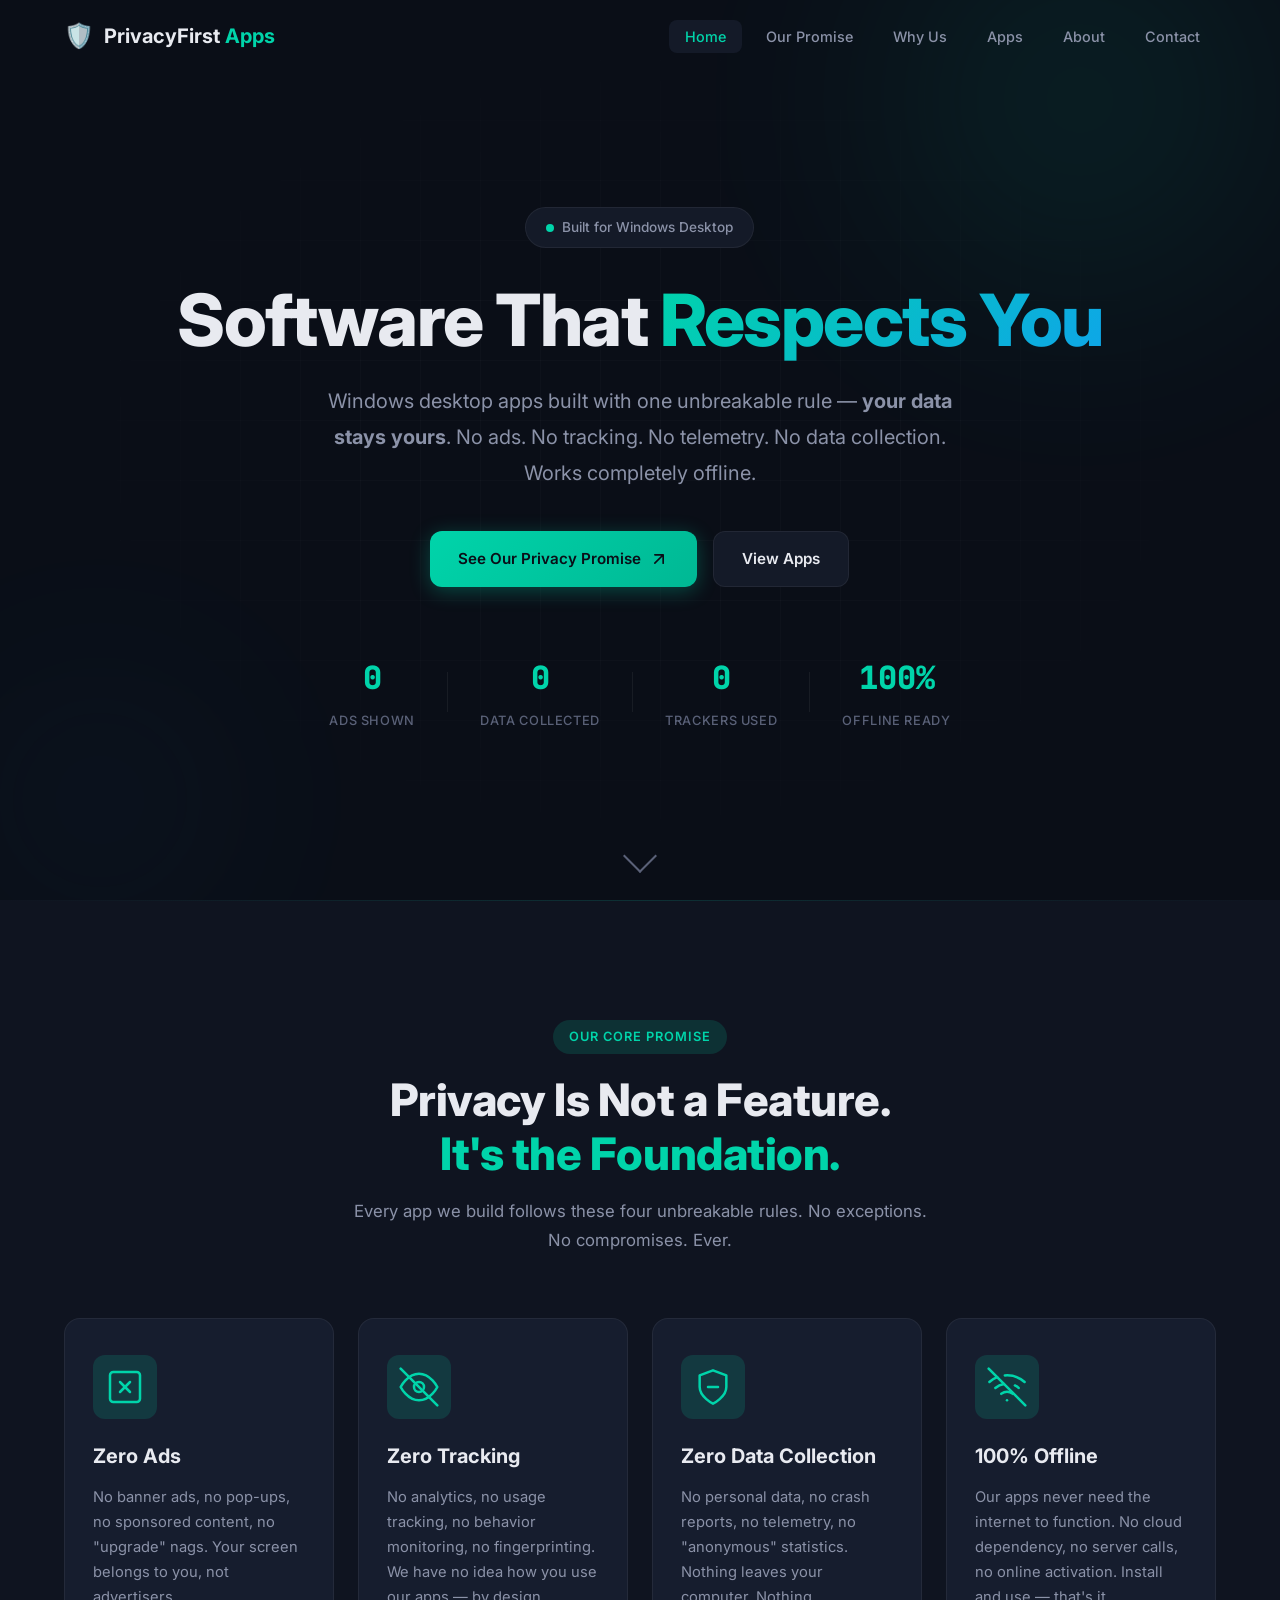
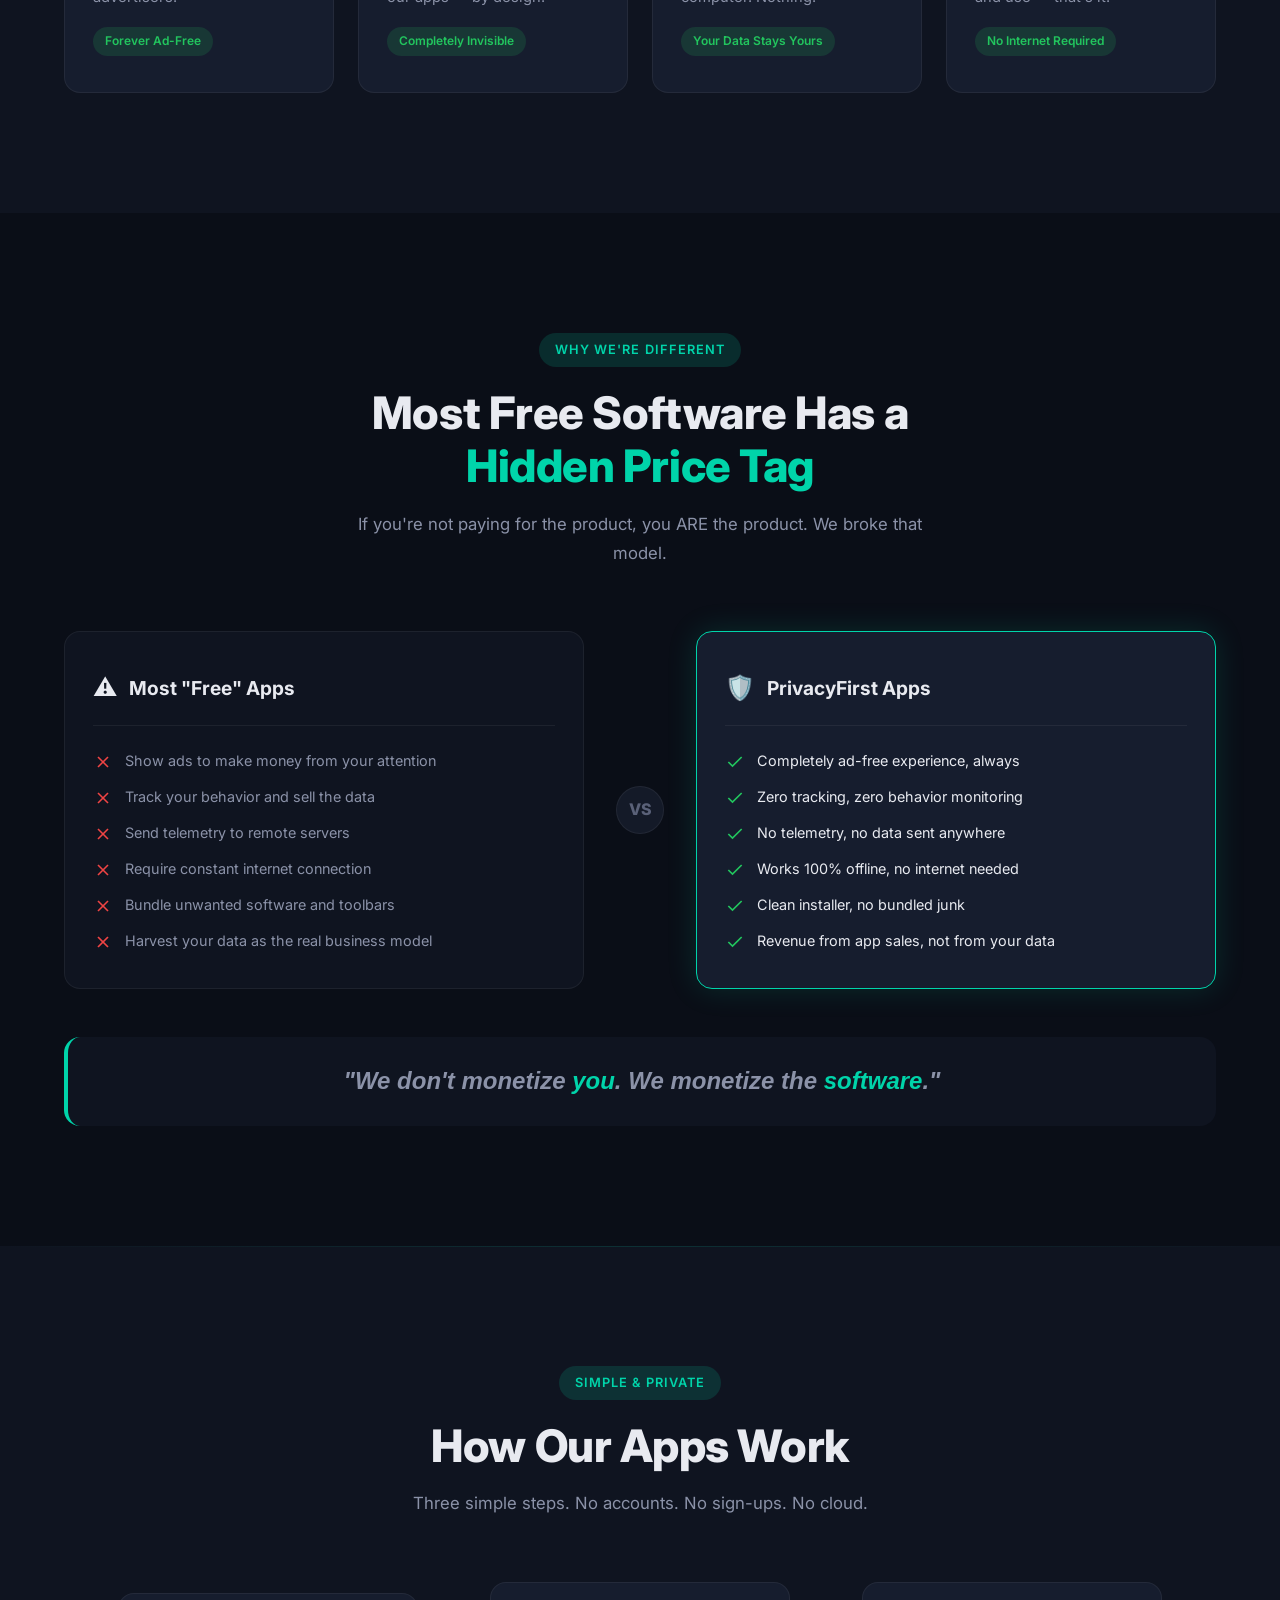
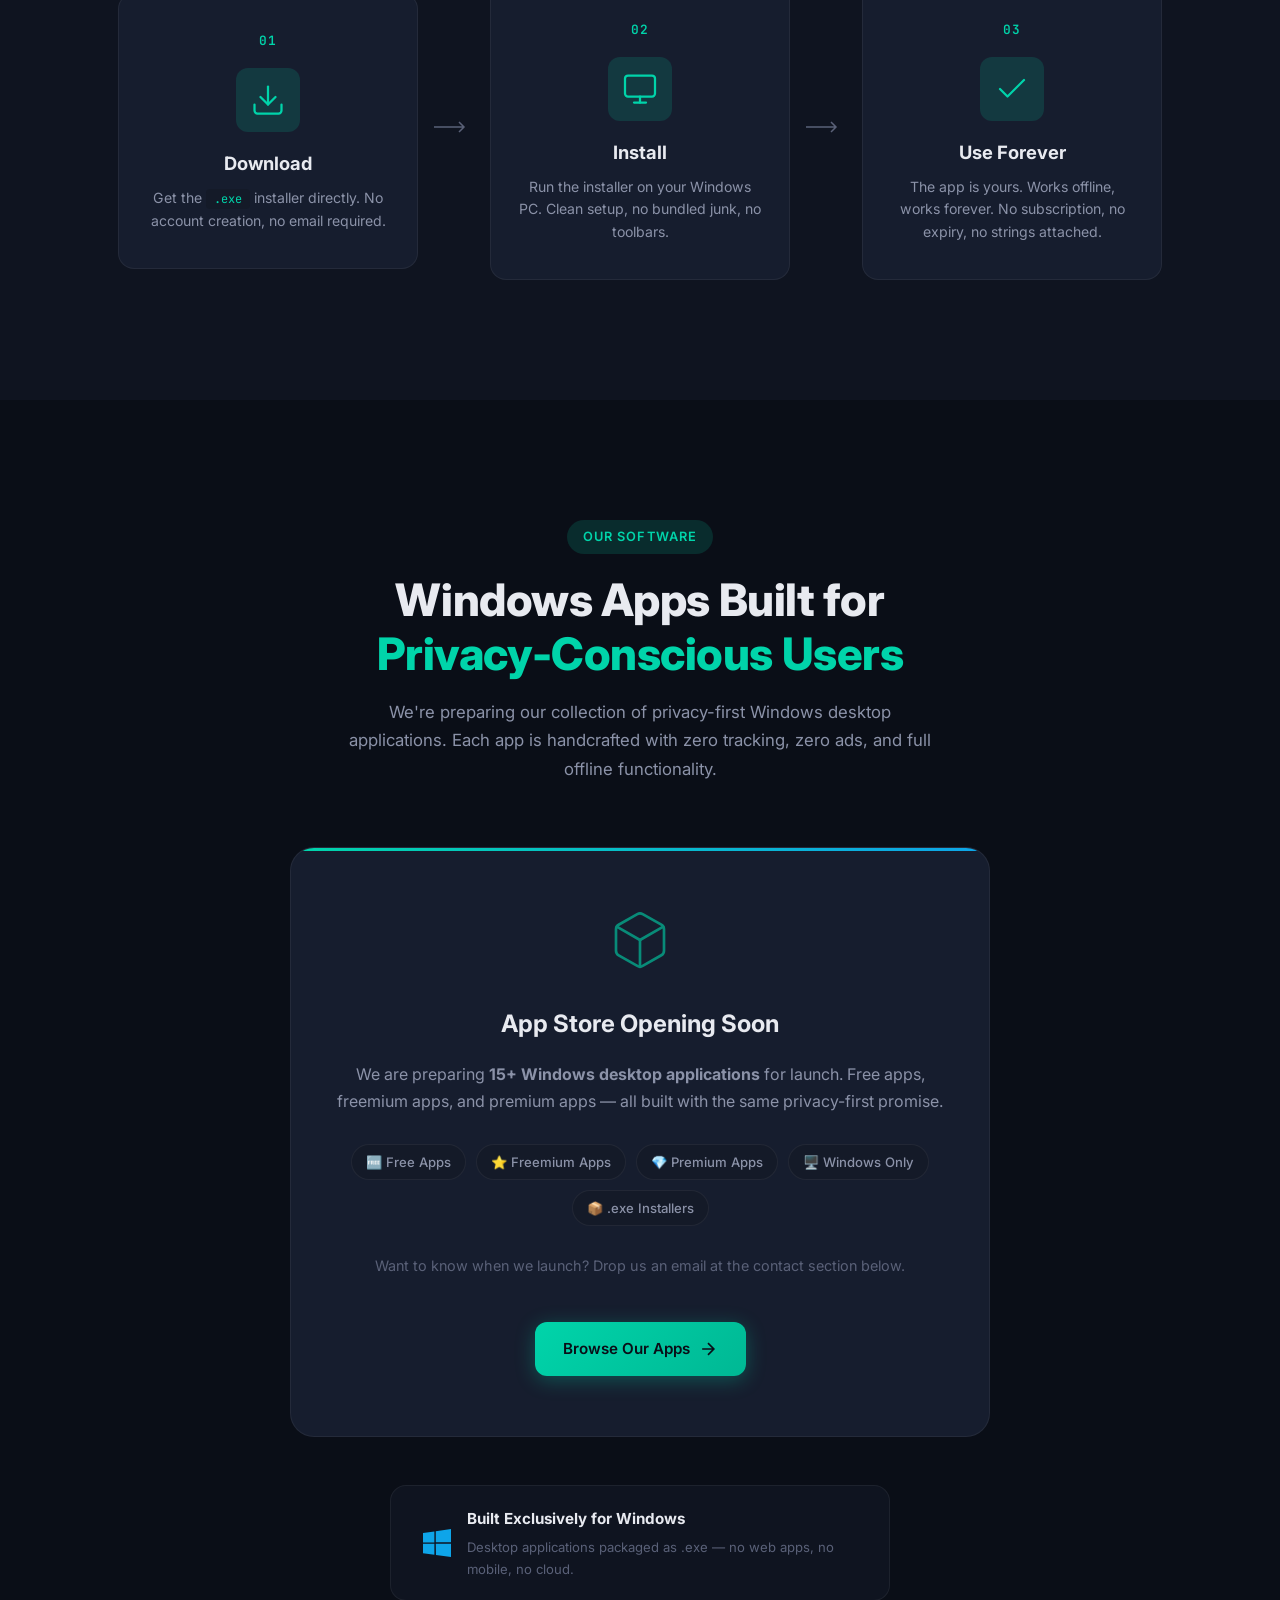
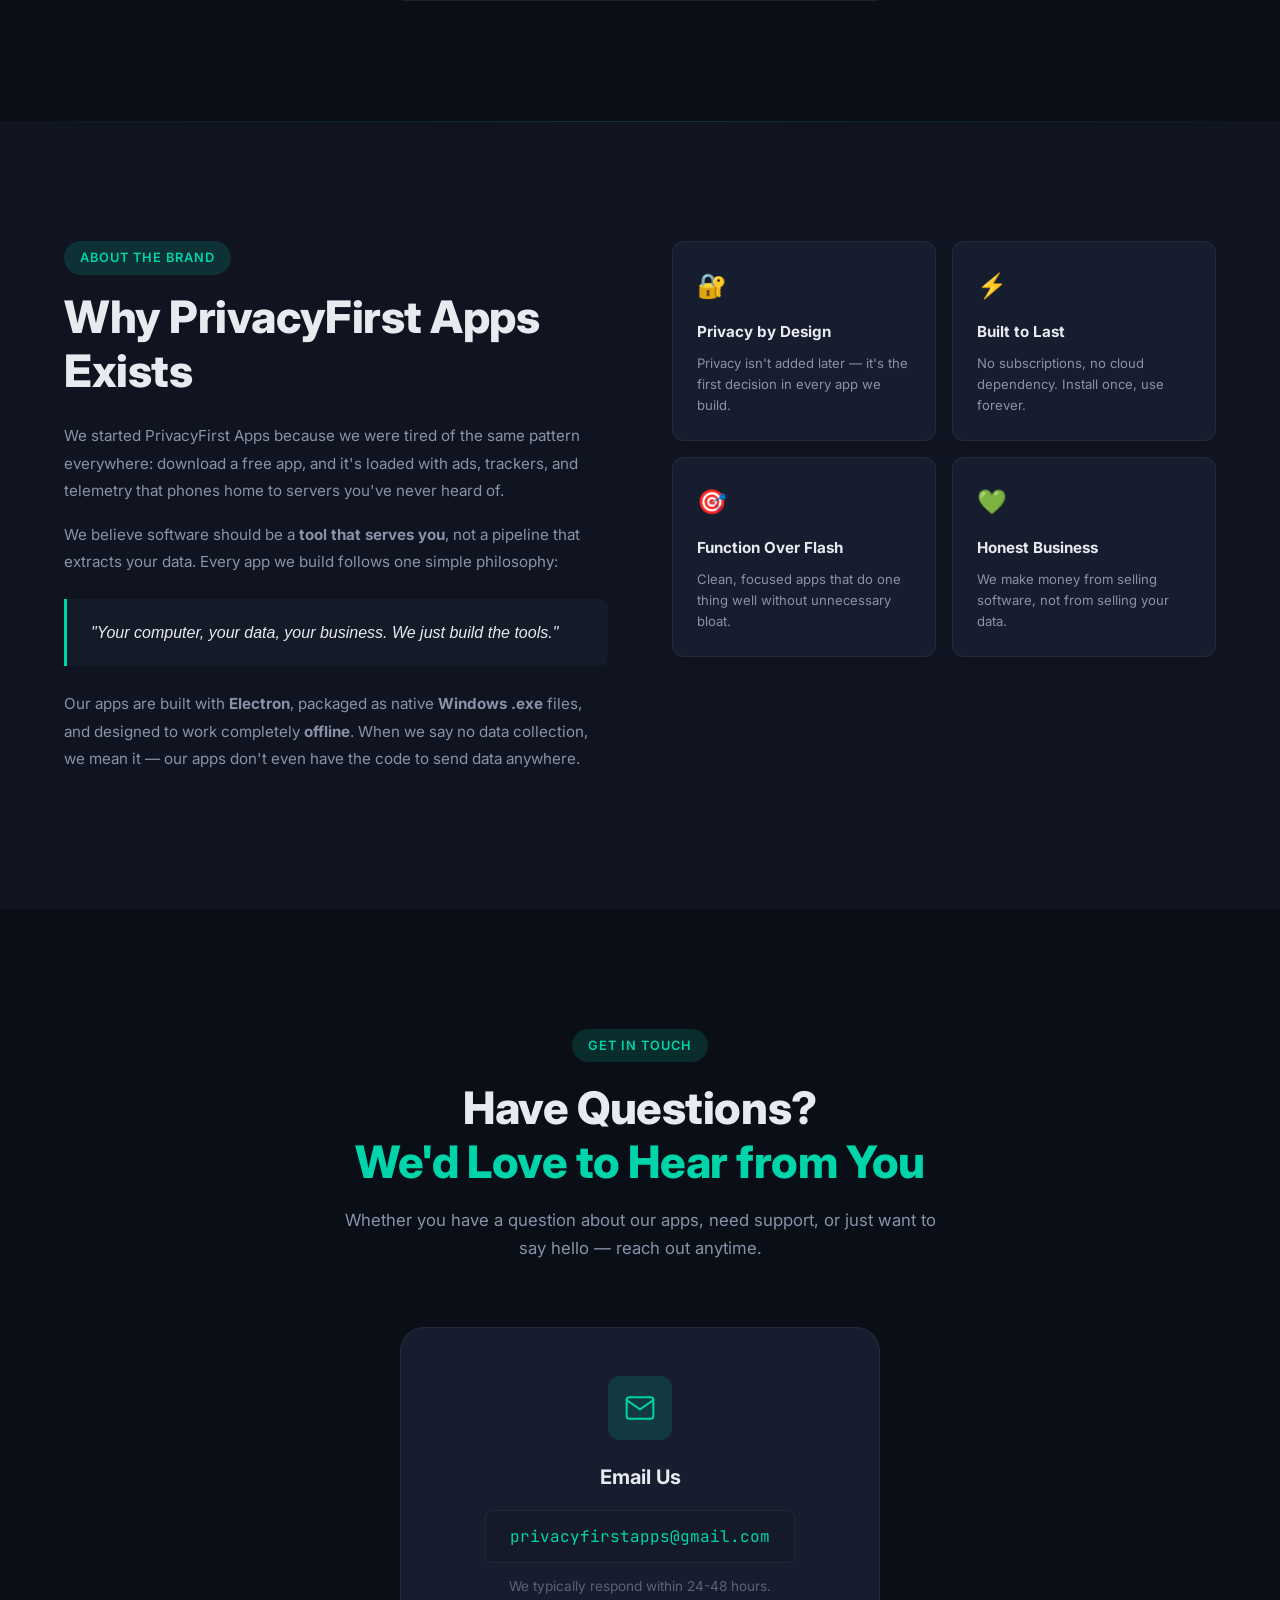
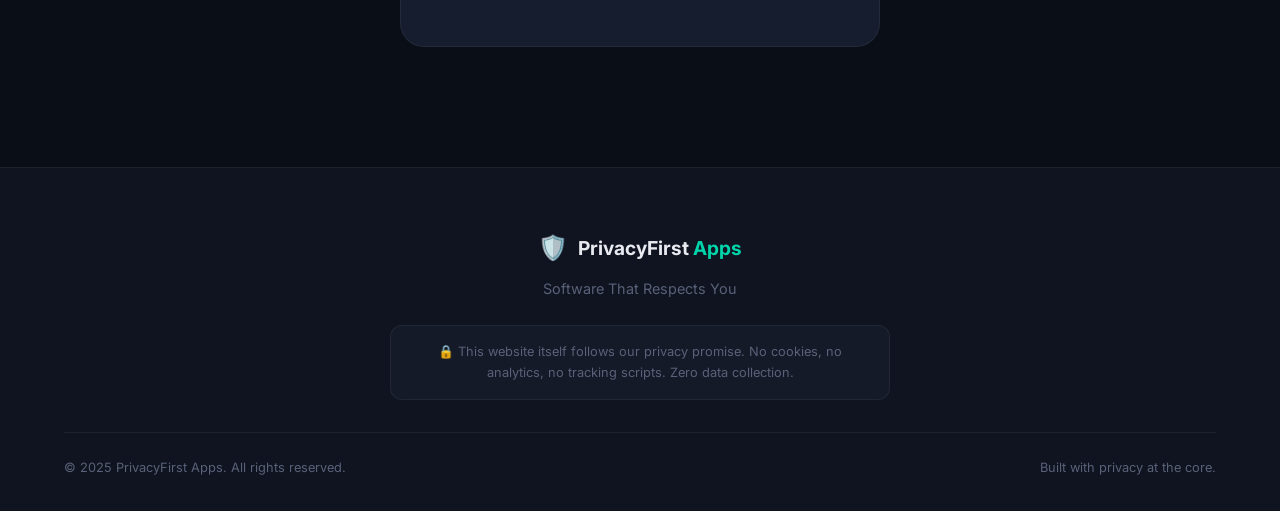
==== commit ec8218a6: "Update index.html" ====
--- a/index.html
+++ b/index.html
@@ -46,7 +46,7 @@
                 <li><a href="#home" class="nav-link active">Home</a></li>
                 <li><a href="#promise" class="nav-link">Our Promise</a></li>
                 <li><a href="#why" class="nav-link">Why Us</a></li>
-                <li><a href="#apps" class="nav-link">Apps</a></li>
+                <li><a href="apps.html" class="nav-link">Apps</a></li>
                 <li><a href="#about" class="nav-link">About</a></li>
                 <li><a href="#contact" class="nav-link">Contact</a></li>
             </ul>
@@ -79,7 +79,7 @@
                     <span>See Our Privacy Promise</span>
                     <svg width="20" height="20" viewBox="0 0 24 24" fill="none" stroke="currentColor" stroke-width="2" stroke-linecap="round" stroke-linejoin="round"><path d="M7 17l9.2-9.2M17 17V7H7"/></svg>
                 </a>
-                <a href="#apps" class="btn btn-secondary">
+                <a href="apps.html" class="btn btn-secondary">
                     <span>View Apps</span>
                 </a>
             </div>
@@ -328,6 +328,11 @@
                     </div>
                     <div class="coming-soon-notify">
                         <p>Want to know when we launch? Drop us an email at the contact section below.</p>
+<br>
+<a href="apps.html" class="btn btn-primary" style="margin-top: 16px;">
+    <span>Browse Our Apps</span>
+    <svg width="20" height="20" viewBox="0 0 24 24" fill="none" stroke="currentColor" stroke-width="2"><path d="M5 12h14M12 5l7 7-7 7"/></svg>
+</a>
                     </div>
                 </div>
             </div>
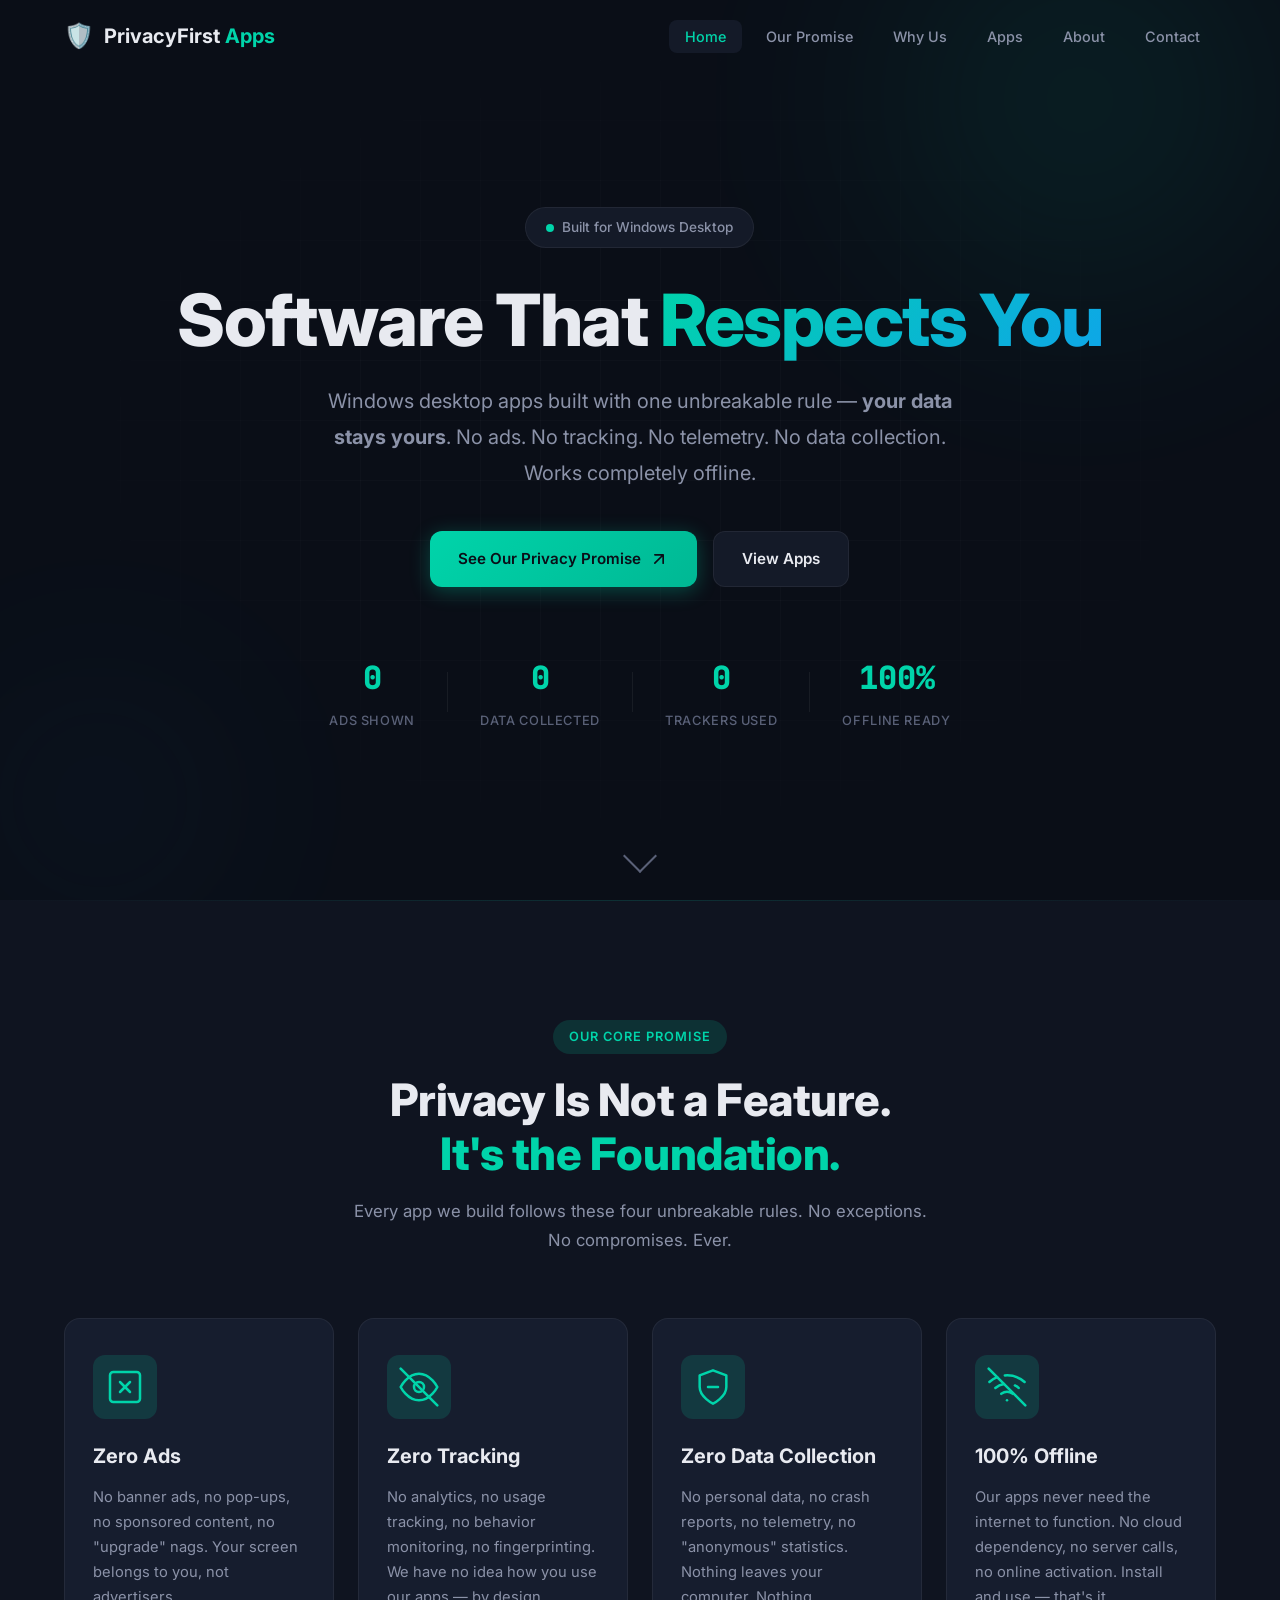
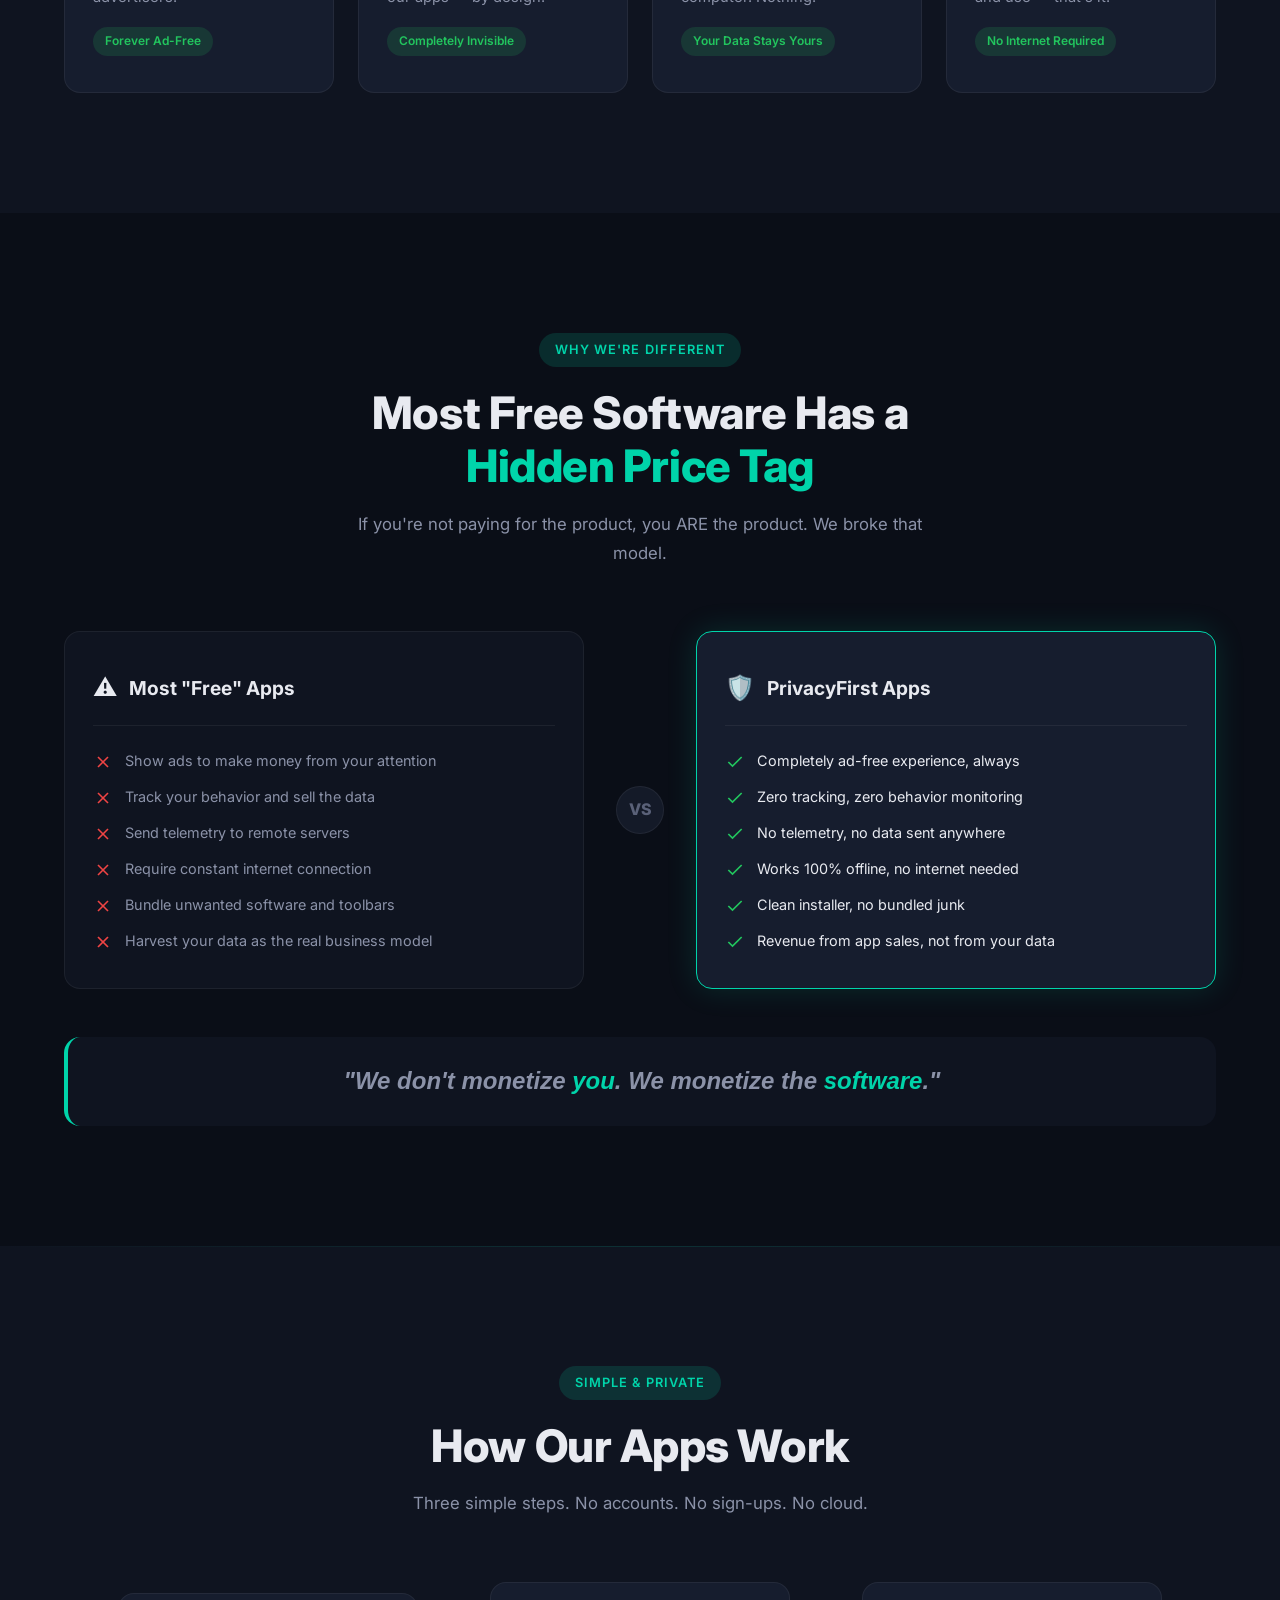
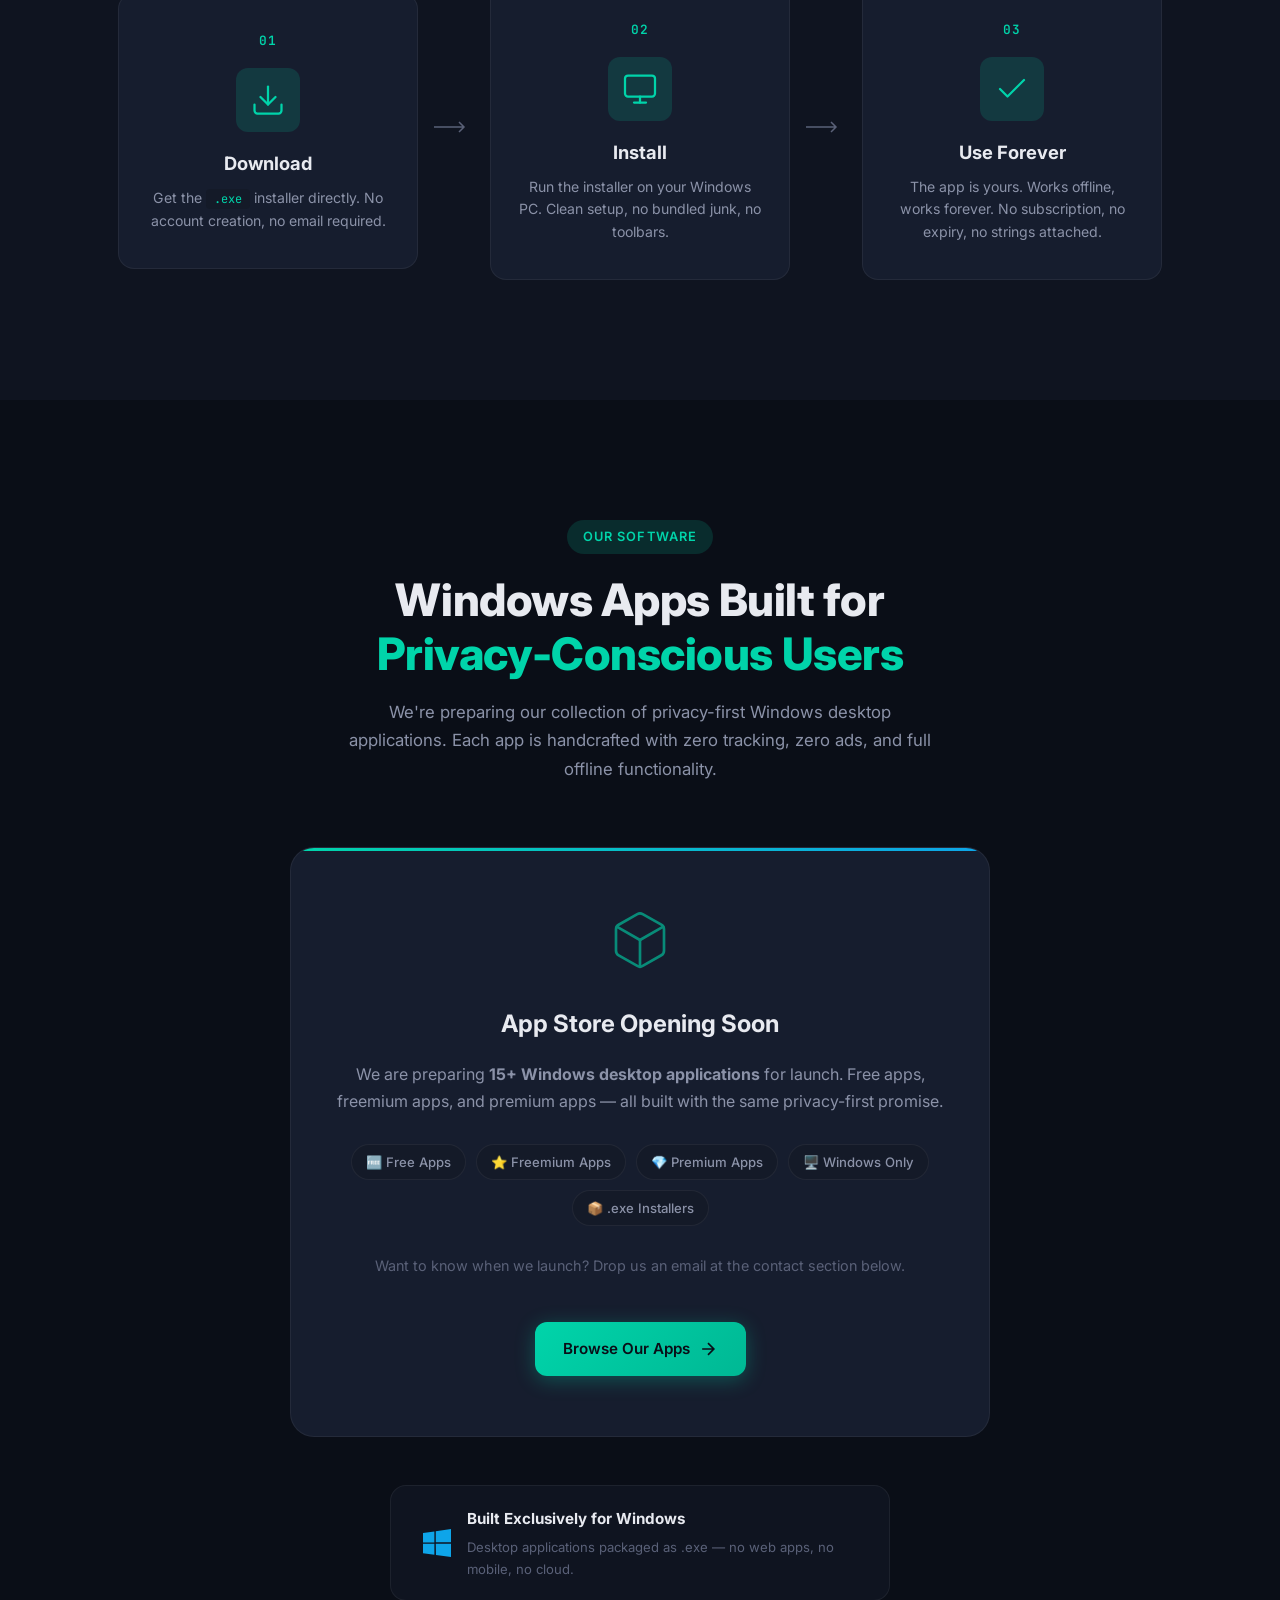
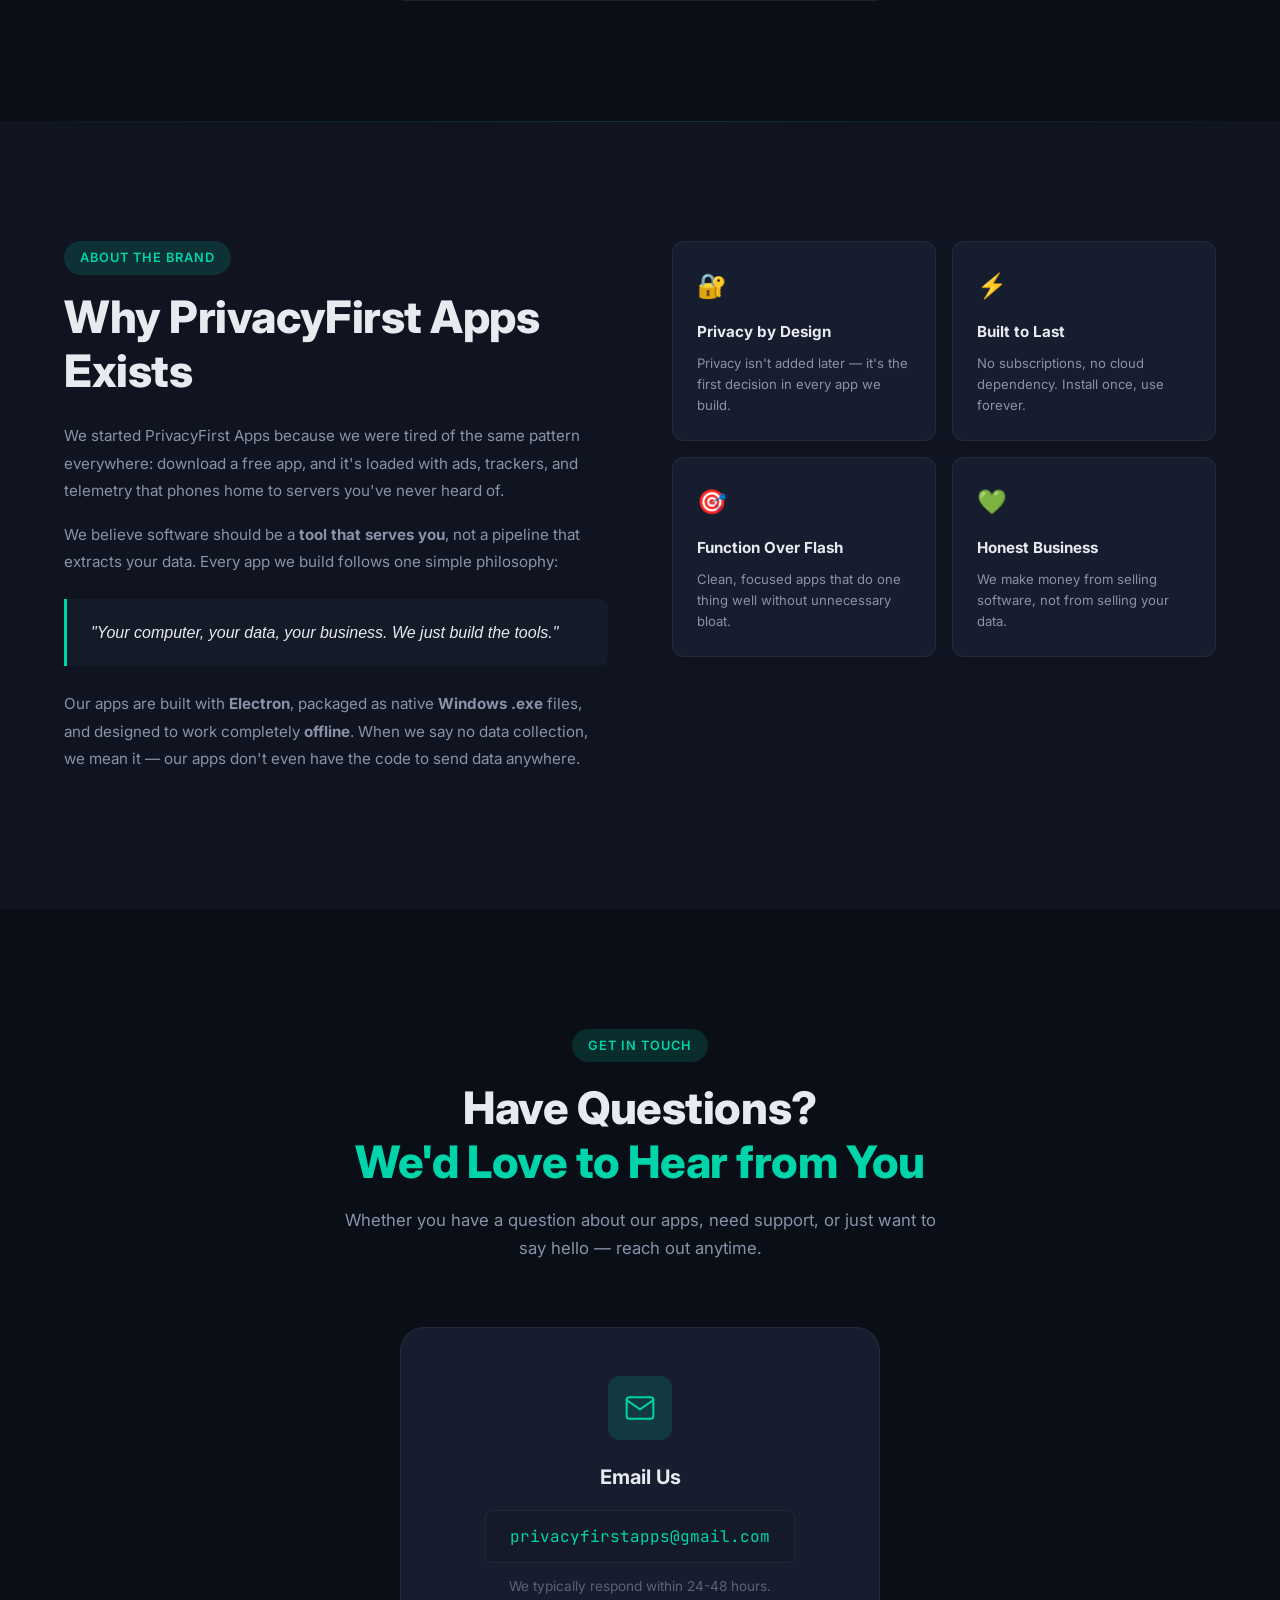
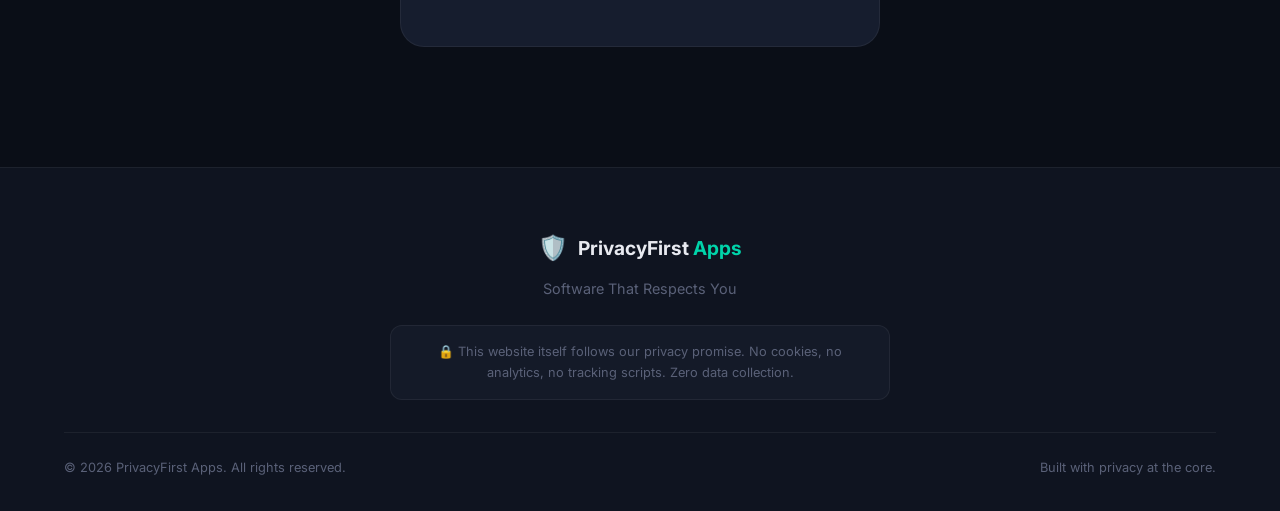
==== commit 55b1573f: "Update index.html" ====
--- a/index.html
+++ b/index.html
@@ -428,7 +428,7 @@
                 </div>
             </div>
             <div class="footer-bottom">
-                <p>&copy; 2025 PrivacyFirst Apps. All rights reserved.</p>
+                <p>&copy; 2026 PrivacyFirst Apps. All rights reserved.</p>
                 <p>Built with privacy at the core.</p>
             </div>
         </div>
